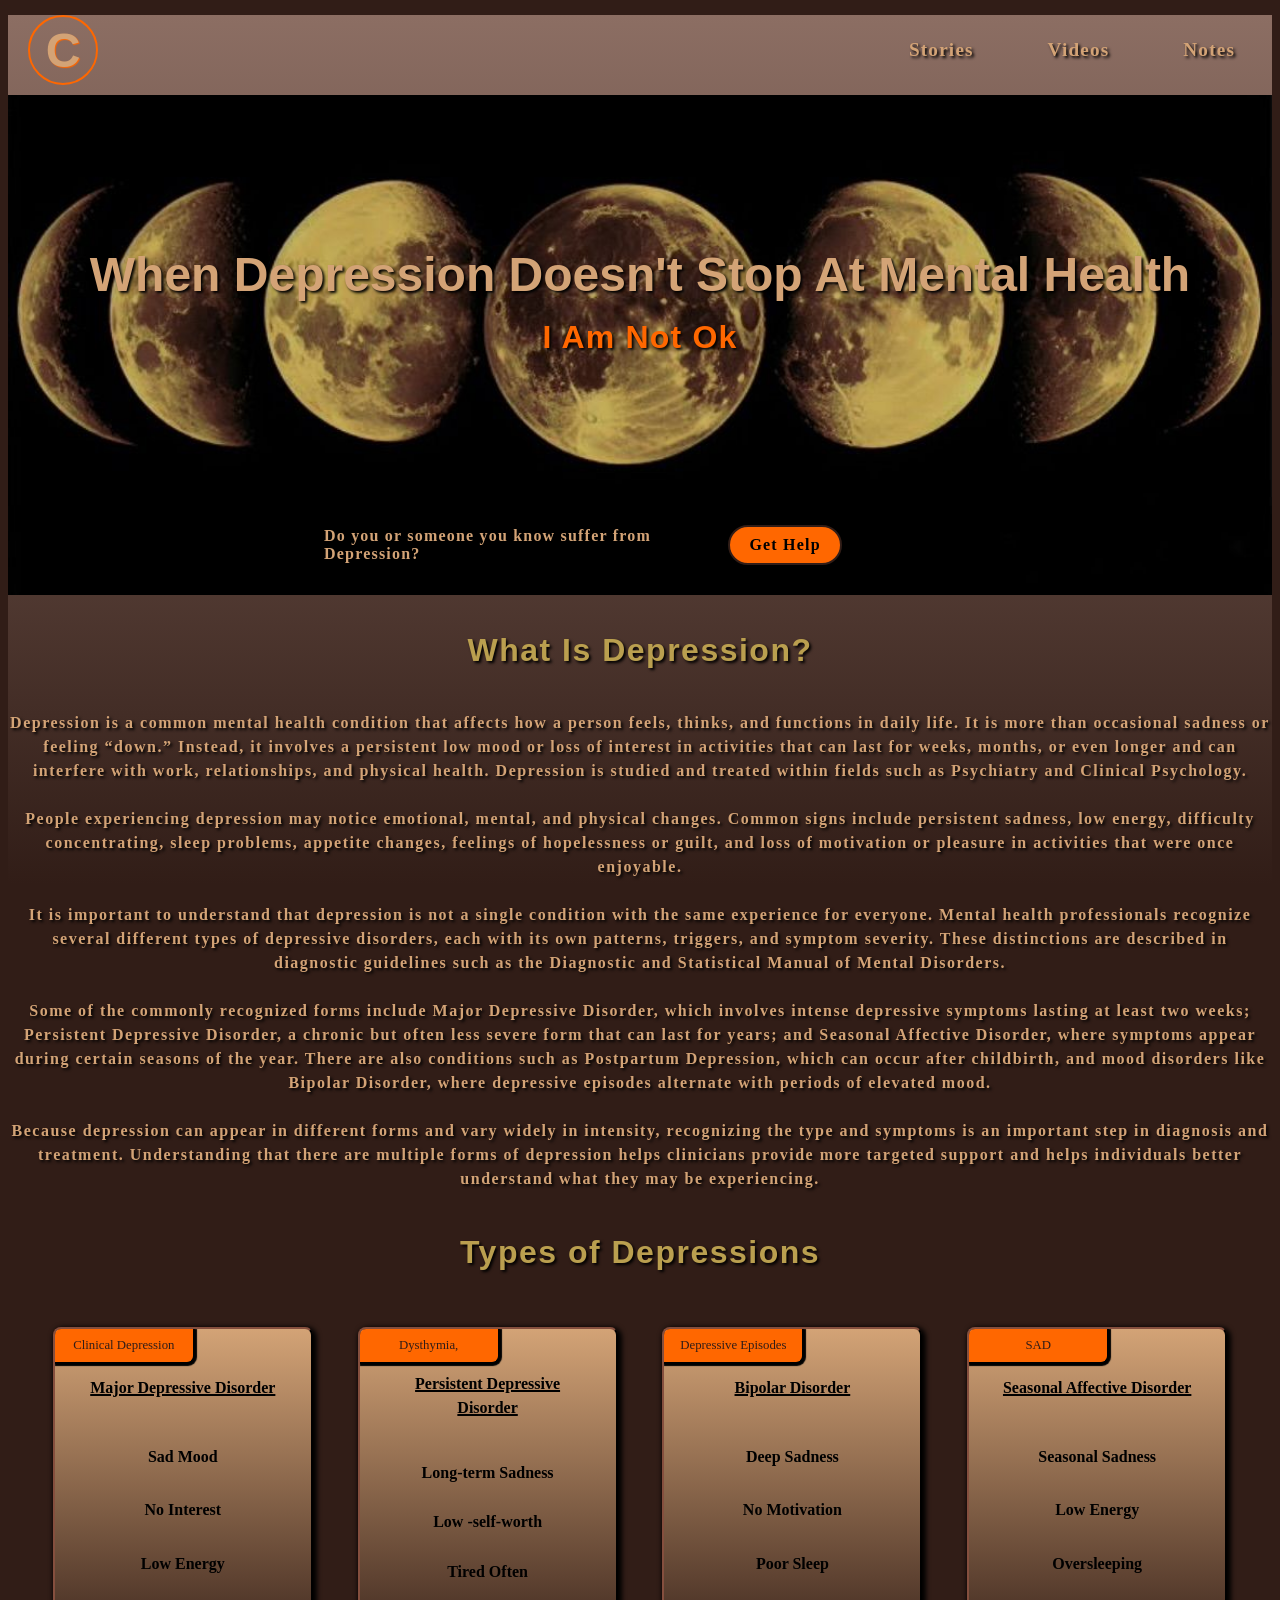
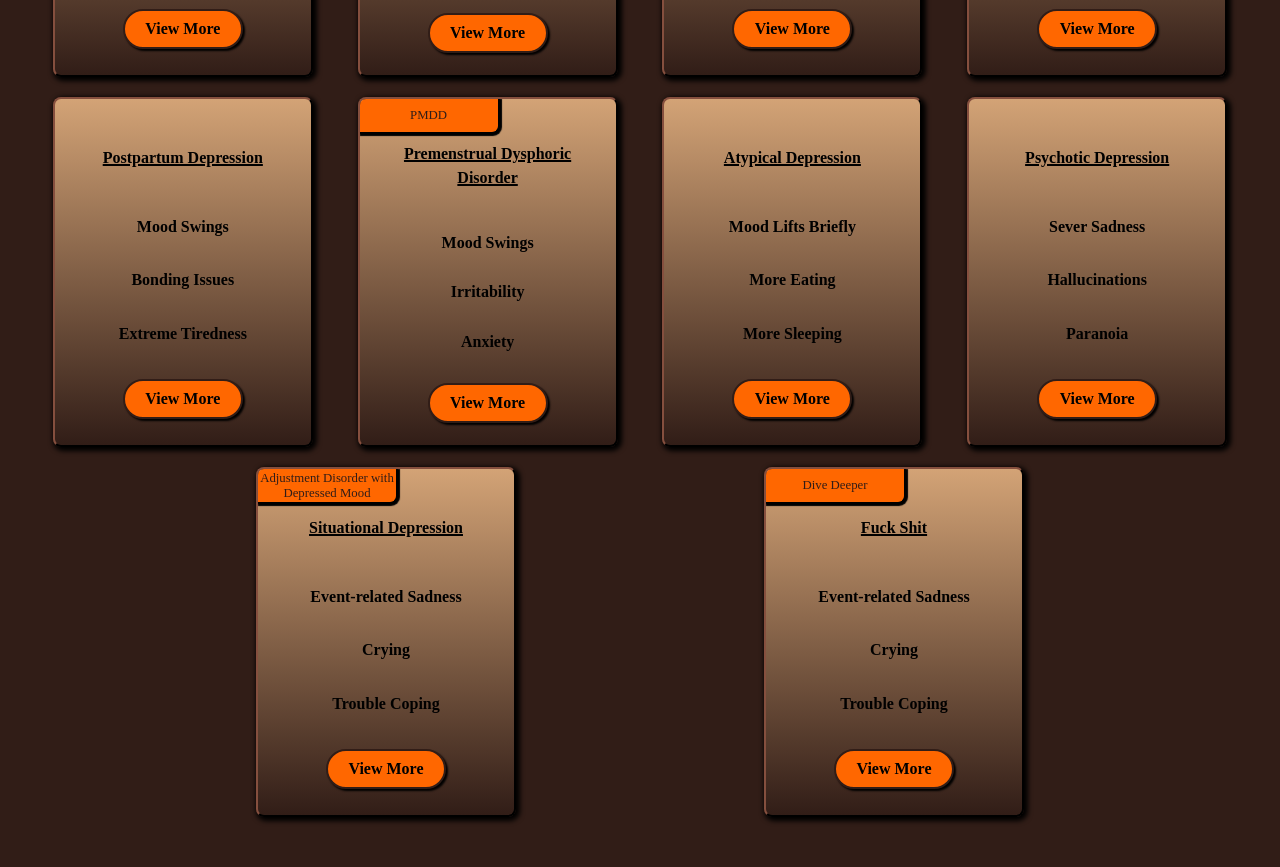
==== index.html @ 0ab6ea5f "update project pallet" ====
<!doctype html>
<html lang="en">
	<head>
		<meta charset="UTF-8" />
		<meta name="viewport" content="width=device-width, initial-scale=1.0" />
		<link href="https://fonts.cdnfonts.com/css/kl1monocase" rel="stylesheet" />
		<link href="https://fonts.cdnfonts.com/css/dynapuff" rel="stylesheet" />

		<link rel="stylesheet" href="./css/defaults.css" />
		<link rel="stylesheet" href="./css/styles.css" />
		<link rel="stylesheet" href="./css/responsive.css" />
		<title>Digital Clock</title>
		<script src="./js.js" defer></script>
	</head>

	<body>
		<header>
			<span class="logo-span">C</span>
			<nav class="main-nav">
				<a href="#">Stories</a>
				<a href="#">Videos</a>
				<a href="#">Notes</a>
			</nav>
		</header>

		<section class="hero-section container">
			<img src="./assets/images/background/moon_phases.jpg" alt="rainy day" />
			<div class="container hero-header-container">
				<h1 class="hero-section-h1">When Depression Doesn't Stop At Mental Health</h1>
				<h2 class="hero-section-h2">I Am Not Ok</h2>
			</div>
			<div class="get-help-container container">
				<p>Do you or someone you know suffer from Depression?</p>
				<a class="cta-btn" href="https://www.nami.org/" target="_blank">Get Help</a>
				<a id="go-deep-btn" class="cta-btn go-deep-button" href="./darkMemory.html" target="_blank"
					>Go Deep</a
				>
			</div>
		</section>
		<section class="depression-info-section container">
			<h2 class="depression-headers">What Is Depression?</h2>
			<p class="depression-overview">
				Depression is a common mental health condition that affects how a person feels, thinks, and
				functions in daily life. It is more than occasional sadness or feeling “down.” Instead, it
				involves a persistent low mood or loss of interest in activities that can last for weeks,
				months, or even longer and can interfere with work, relationships, and physical health.
				Depression is studied and treated within fields such as Psychiatry and Clinical Psychology.
				<br />
				<br />
				People experiencing depression may notice emotional, mental, and physical changes. Common
				signs include persistent sadness, low energy, difficulty concentrating, sleep problems,
				appetite changes, feelings of hopelessness or guilt, and loss of motivation or pleasure in
				activities that were once enjoyable.
				<br />
				<br />
				It is important to understand that depression is not a single condition with the same
				experience for everyone. Mental health professionals recognize several different types of
				depressive disorders, each with its own patterns, triggers, and symptom severity. These
				distinctions are described in diagnostic guidelines such as the Diagnostic and Statistical
				Manual of Mental Disorders.
				<br />
				<br />
				Some of the commonly recognized forms include Major Depressive Disorder, which involves
				intense depressive symptoms lasting at least two weeks; Persistent Depressive Disorder, a
				chronic but often less severe form that can last for years; and Seasonal Affective Disorder,
				where symptoms appear during certain seasons of the year. There are also conditions such as
				Postpartum Depression, which can occur after childbirth, and mood disorders like Bipolar
				Disorder, where depressive episodes alternate with periods of elevated mood.
				<br />
				<br />
				Because depression can appear in different forms and vary widely in intensity, recognizing
				the type and symptoms is an important step in diagnosis and treatment. Understanding that
				there are multiple forms of depression helps clinicians provide more targeted support and
				helps individuals better understand what they may be experiencing.
			</p>

			<h2 class="depression-headers">Types of Depressions</h2>

			<div id="depression-cards-container" class="container depression-cards-container">
				<!-- <div class="container depression-card">
					<span class="subTittle-span container">Adjustment Disorder with Depressed Mood</span>
					<h4 class="depression-type-name container">Example Card (HTML- Needs Removed)</h4>
					<li class="type-sign">Sign1</li>
					<li class="type-sign">Sign1</li>
					<li class="type-sign">Sign1</li>
					<div class="depression-card-btn-container container">
						<div class="statement-container container">
							<p class="statementone">
								Symptoms typically last 2 week and affect daily functioning.
							</p>
							<p class="statementtwo">
								Symptoms are usually less sever than major depression but longer lasting
							</p>
						</div>
						<a class="cta-btn depression-type-details-btn container" href="#">View More</a>
					</div>
				</div> -->
			</div>
		</section>
	</body>
</html>
---- css/defaults.css ----
:root {
	/* Outlines */
	--black: #000000;
	--white: #ffffff;
	--ol: 1px solid white;
	--olB: 1px solid blue;
	--olY: 1px solid yellow;
	--olR: 1px solid red;
	--olO: 1px solid orange;
	--olG: 1px solid green;

	/* Colors */
	--project-color-main: #8c6e63;
	--project-color-light: #d3a376;
	--project-color-dark: #311d17;
	--accent: #ba9f4f;
	--accent-bright: #ff6700;
	--font-color: #d3a376;

	/* Fonts */
	--logo-font: 'KL1MonoCase', sans-serif;
	--project-font: 'DynaPuff', sans-serif;

	/* Shadows */
	--text-shadow: 2px 2px 3px var(--black);
}

* {
	box-sizing: border-box;
}

html,
body {
	display: flex;
	height: 100%;
	width: 100%;
	padding: 15px 8px;
	background: var(--project-color-dark);
}
html {
	justify-content: center;
}

body {
	padding: 0;
	margin: 0;
	width: 100%;
	height: 100%;
	max-width: 1480px;
	background: linear-gradient(var(--project-color-main), var(--project-color-dark));
	flex-direction: column;
	position: relative;
}

a,
li {
	text-decoration: none;
	list-style: none;
	cursor: pointer;
}

.container {
	display: flex;
	justify-content: center;
	align-items: center;
}

.cta-btn {
	width: 120px;
	height: 40px;
	border-radius: 20px;
	padding: 5px;
	font-size: 16px;
	background: var(--accent-bright);
	color: var(--black);
	font-weight: 600;
	place-content: center;
	display: flex;
	justify-content: center;
	align-items: center;
	text-align: center;
	border: 2px solid var(--project-color-dark);
	box-shadow: 2px 2px 2px var(--black);
}
---- css/styles.css ----
header {
	width: 100%;
	height: 80px;
	display: flex;
	justify-content: space-between;
	align-items: center;
}

.logo-span {
	height: 70px;
	width: 70px;
	place-content: center;
	text-align: center;
	font-size: 3rem;
	color: var(--font-color);
	text-shadow: 1px 1px 1px var(--accent-bright);
	font-weight: 600;
	margin-left: 20px;
	border-radius: 50%;
	border: 2px solid var(--accent-bright);
	font-family: var(--logo-font);
}

.main-nav {
	width: 400px;
	height: 60px;
	display: flex;
	justify-content: space-around;
	align-items: center;
}

.main-nav a {
	color: var(--font-color);
	font-size: 1.2rem;
	font-weight: 600;
	text-shadow: var(--text-shadow);
	letter-spacing: 1.2px;
}

.main-nav a:hover,
.cta-btn:hover {
	transform: scale(1.1);
	color: var(--accent-bright);
	transition: all ease-in 0.2s;
}
.cta-btn:hover {
	color: var(--project-color-dark);
	cursor: pointer;
	transform: scale(1.1);
}

/* ++Hero Section */
.hero-section,
.dark-memory-hero-section {
	width: 100%;
	height: auto;
	margin: 10px 0;
	position: relative;
	flex-direction: column;
}

.hero-section img {
	position: absolute;
	height: 100%;
	width: 100%;
	object-fit: cover;
}

.hero-header-container {
	height: 400px;
	width: 100%;
	z-index: 2;
	flex-direction: column;
}

.hero-section-h1 {
	color: var(--font-color);
	font-family: var(--project-font);
	font-size: 3rem;
	text-align: center;
	text-shadow: var(--text-shadow);
	margin-bottom: -10px;
	z-index: 2;
}

.hero-section-h2 {
	color: var(--accent-bright);
	font-size: 2rem;
	text-shadow: var(--text-shadow);
	letter-spacing: 1.2px;
	font-weight: 600;
	font-family: var(--project-font);
	z-index: 2;
}

.get-help-container {
	height: 100px;
	width: 50%;
	z-index: 2;
	color: var(--font-color);
	justify-content: space-evenly;
	font-weight: 600;
	letter-spacing: 1.2px;
}

.go-deep-button {
	visibility: hidden;
}

.get-help-container:hover .go-deep-button {
	visibility: visible;
	transition: all ease 0.5s;
}

/* ++Depression Info Section 	*/
.depression-info-section {
	width: 100%;
	height: auto;
	flex-wrap: wrap;
	flex-direction: column;
	position: relative;
}

.depression-headers {
	font-size: 2rem;
	font-family: var(--project-font);
	color: var(--accent);
	text-shadow: var(--text-shadow);
	letter-spacing: 1.5px;
}

.depression-overview {
	color: var(--font-color);
	font-size: 1rem;
	font-weight: 600;
	line-height: 1.5;
	letter-spacing: 1.5px;
	text-align: center;
	text-shadow: var(--text-shadow);
}

.depression-cards-container {
	width: 100%;
	height: auto;
	justify-content: space-evenly;
	margin-bottom: 50px;
	flex-wrap: wrap;
	row-gap: 20px;
	margin-top: 30px;
}

.depression-card {
	width: 260px;
	height: 350px;
	border-radius: 8px;
	border: 2px outset var(--project-color-dark);
	flex-direction: column;
	background: linear-gradient(var(--project-color-light), var(--project-color-dark));
	text-align: center;
	justify-content: space-evenly;
	position: relative;
	overflow: hidden;
	box-shadow: 2px 2px 5px 2px var(--black);
}

.subTittle-span {
	width: 140px;
	position: absolute;
	left: 0;
	top: 0;
	height: 35px;
	border-bottom-right-radius: 8px;
	border-bottom: 2px outset var(--black);
	border-right: 2px outset var(--black);
	background: var(--accent-bright);
	color: var(--project-color-dark);
	font-size: 0.8rem;
	font-weight: 400;
	box-shadow: 1px 1px 1px 1px var(--black);
}

.depression-type-name {
	color: var(--font-color-dark);
	font-size: 1rem;
	font-weight: 800;
	width: 80%;
	line-height: 1.5;
	text-decoration: 2px underline;
}

.type-sign {
	color: var(--font-color-dark);
	font-size: 1rem;
	width: 100%;
	margin-bottom: 10px;
	cursor: none;
	font-weight: bold;
}

.depression-card-btn-container {
	width: fit-content;
	height: fit-content;
}

.statement-container {
	position: absolute;
	background: var(--project-color-dark);
	/* background: linear-gradient(var(--project-color-dark), var(--project-color-light)); */
	z-index: 2;
	width: 99%;
	height: 70%;
	top: 35px;
	flex-direction: column;
	transition: all ease 0.1s;
	color: var(--font-color);
	visibility: hidden;
}

.depression-card-btn-container:hover .statement-container {
	visibility: visible;
}

/* ++Toggle Flex (JS-use) */

.flex-active {
	display: flex;
}

.flex-inactive {
	display: none;
}
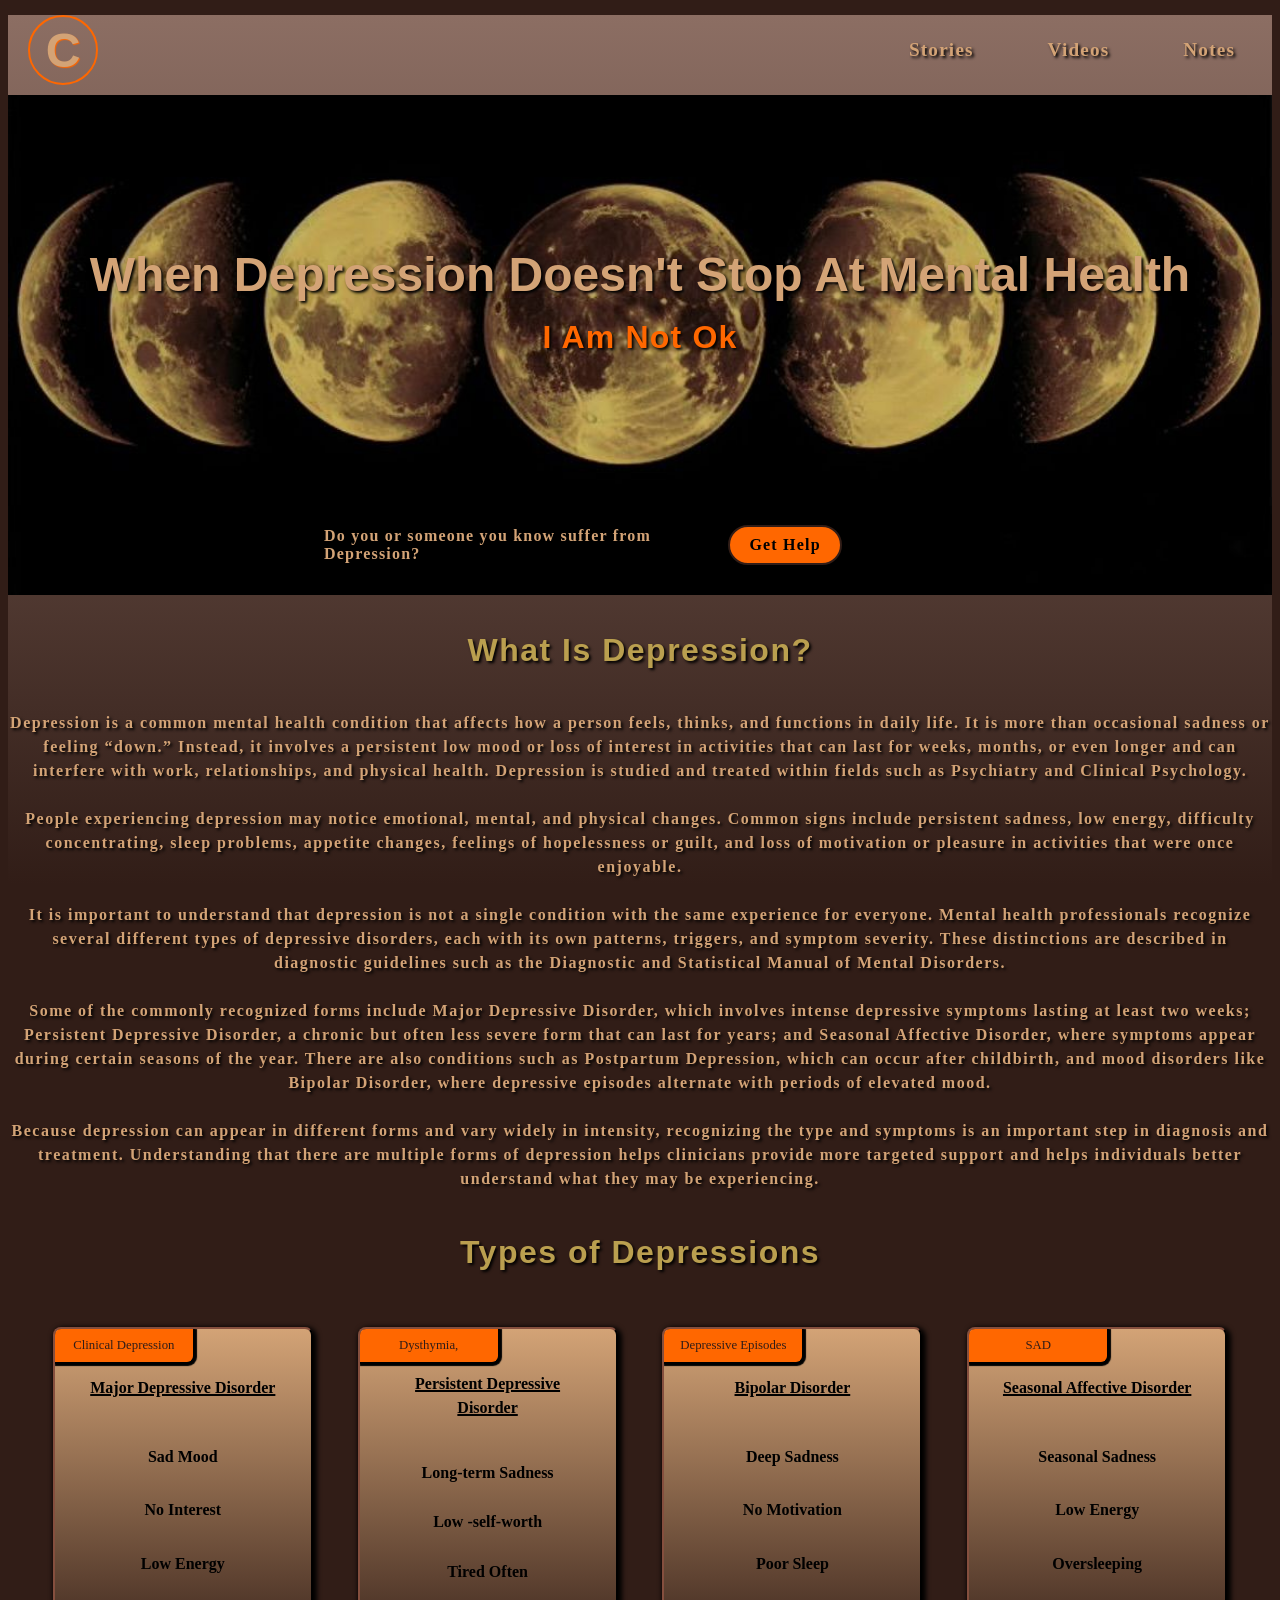
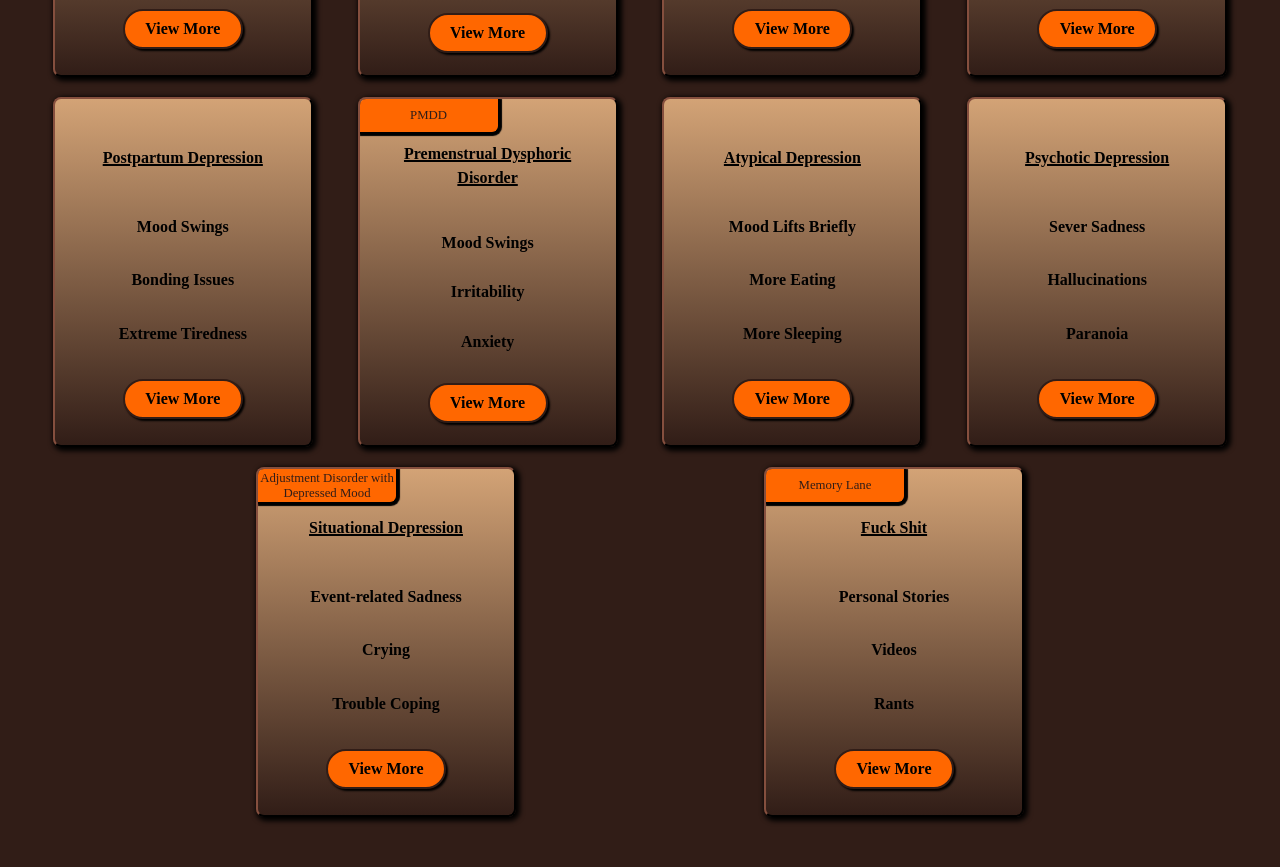
==== commit d49c94cf: "foo" ====
--- a/index.html
+++ b/index.html
@@ -17,9 +17,9 @@
 		<header>
 			<span class="logo-span">C</span>
 			<nav class="main-nav">
-				<a href="#">Stories</a>
-				<a href="#">Videos</a>
-				<a href="#">Notes</a>
+				<a href="#depression-cards-container">Stories</a>
+				<a href="#depression-cards-container">Videos</a>
+				<a href="#depression-cards-container">Notes</a>
 			</nav>
 		</header>
 
@@ -32,9 +32,7 @@
 			<div class="get-help-container container">
 				<p>Do you or someone you know suffer from Depression?</p>
 				<a class="cta-btn" href="https://www.nami.org/" target="_blank">Get Help</a>
-				<a id="go-deep-btn" class="cta-btn go-deep-button" href="./darkMemory.html" target="_blank"
-					>Go Deep</a
-				>
+				<a id="go-deep-btn" class="cta-btn go-deep-button" href="#" target="_blank">Go Deep</a>
 			</div>
 		</section>
 		<section class="depression-info-section container">
--- a/css/responsive.css
+++ b/css/responsive.css
@@ -0,0 +1,18 @@
+/* !!820(iPad) */
+
+@media (min-width: 469px) and (max-width: 820px) {
+	.get-help-container {
+		outline: var(--ol);
+		width: 90%;
+	}
+}
+
+/* ++467 */
+@media (max-width: 468px) {
+	.get-help-container {
+		outline: var(--ol);
+		flex-wrap: wrap;
+		height: auto;
+		text-align: center;
+	}
+}
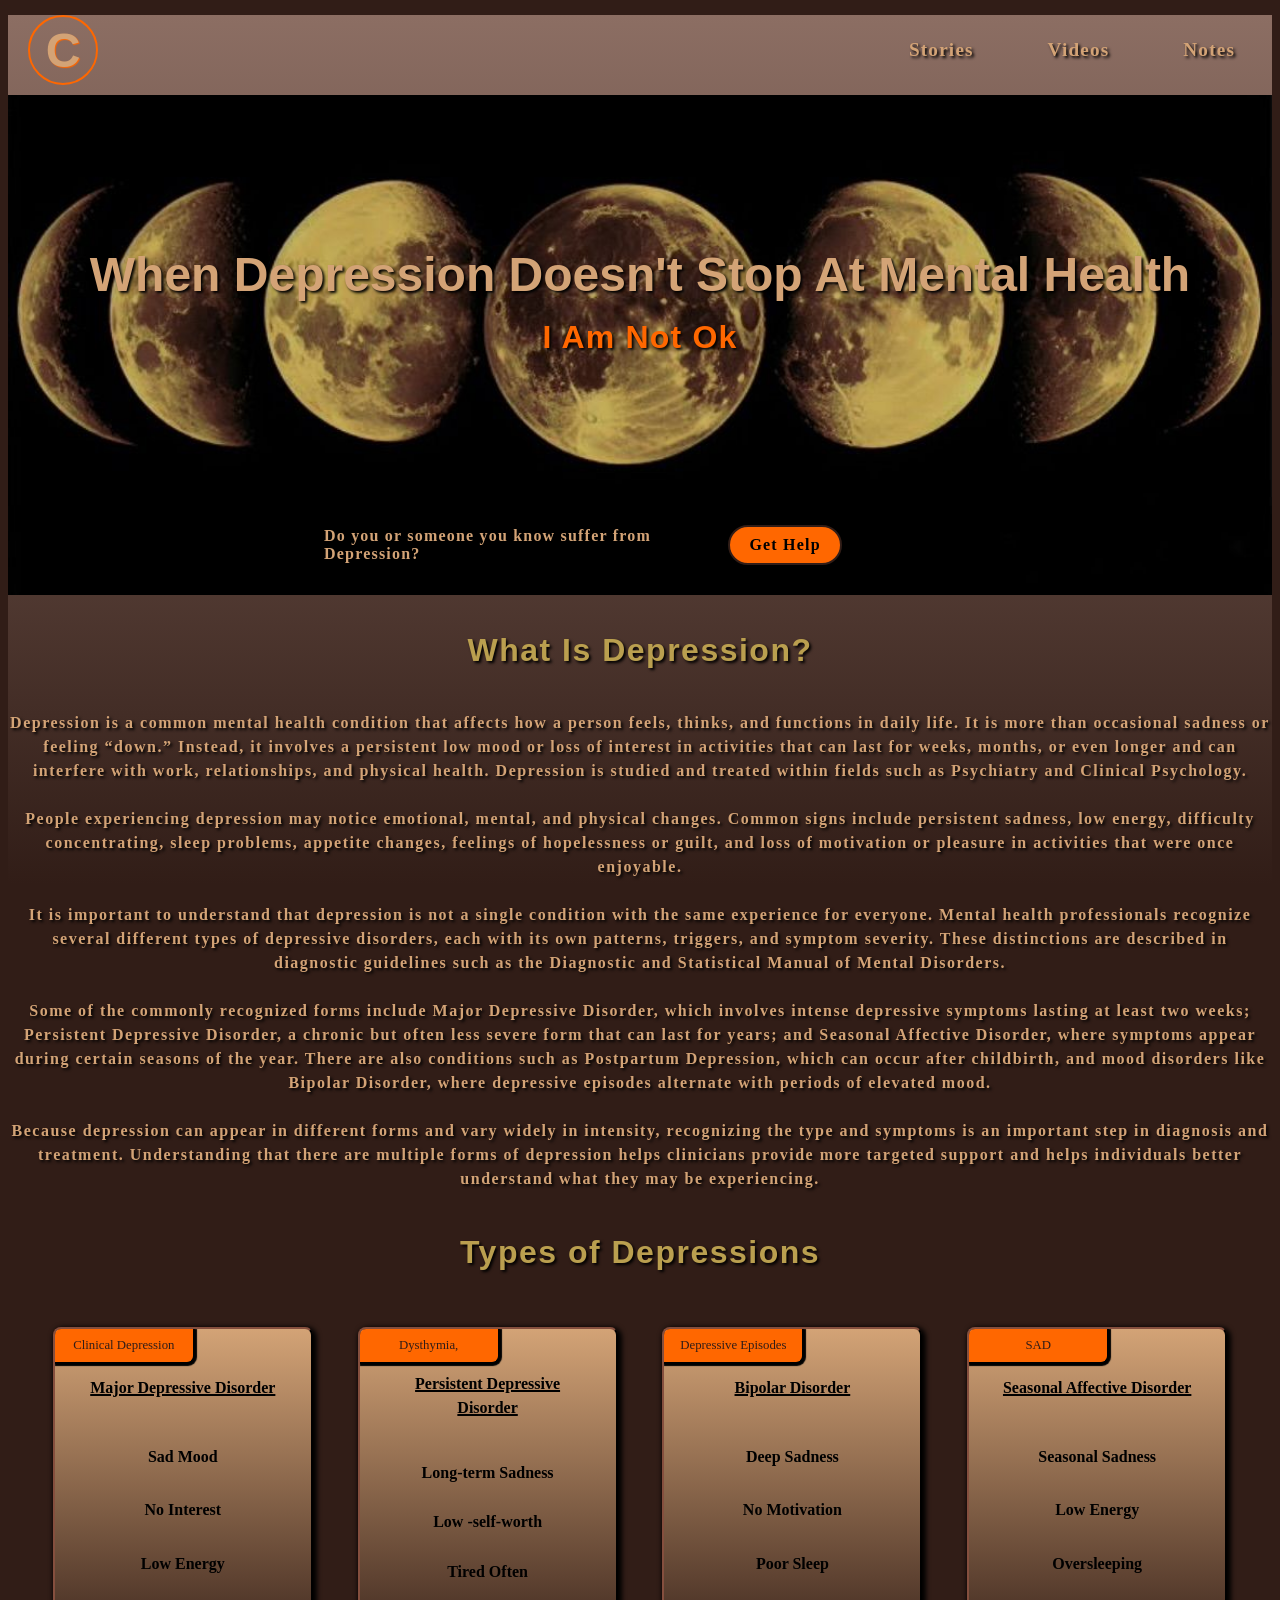
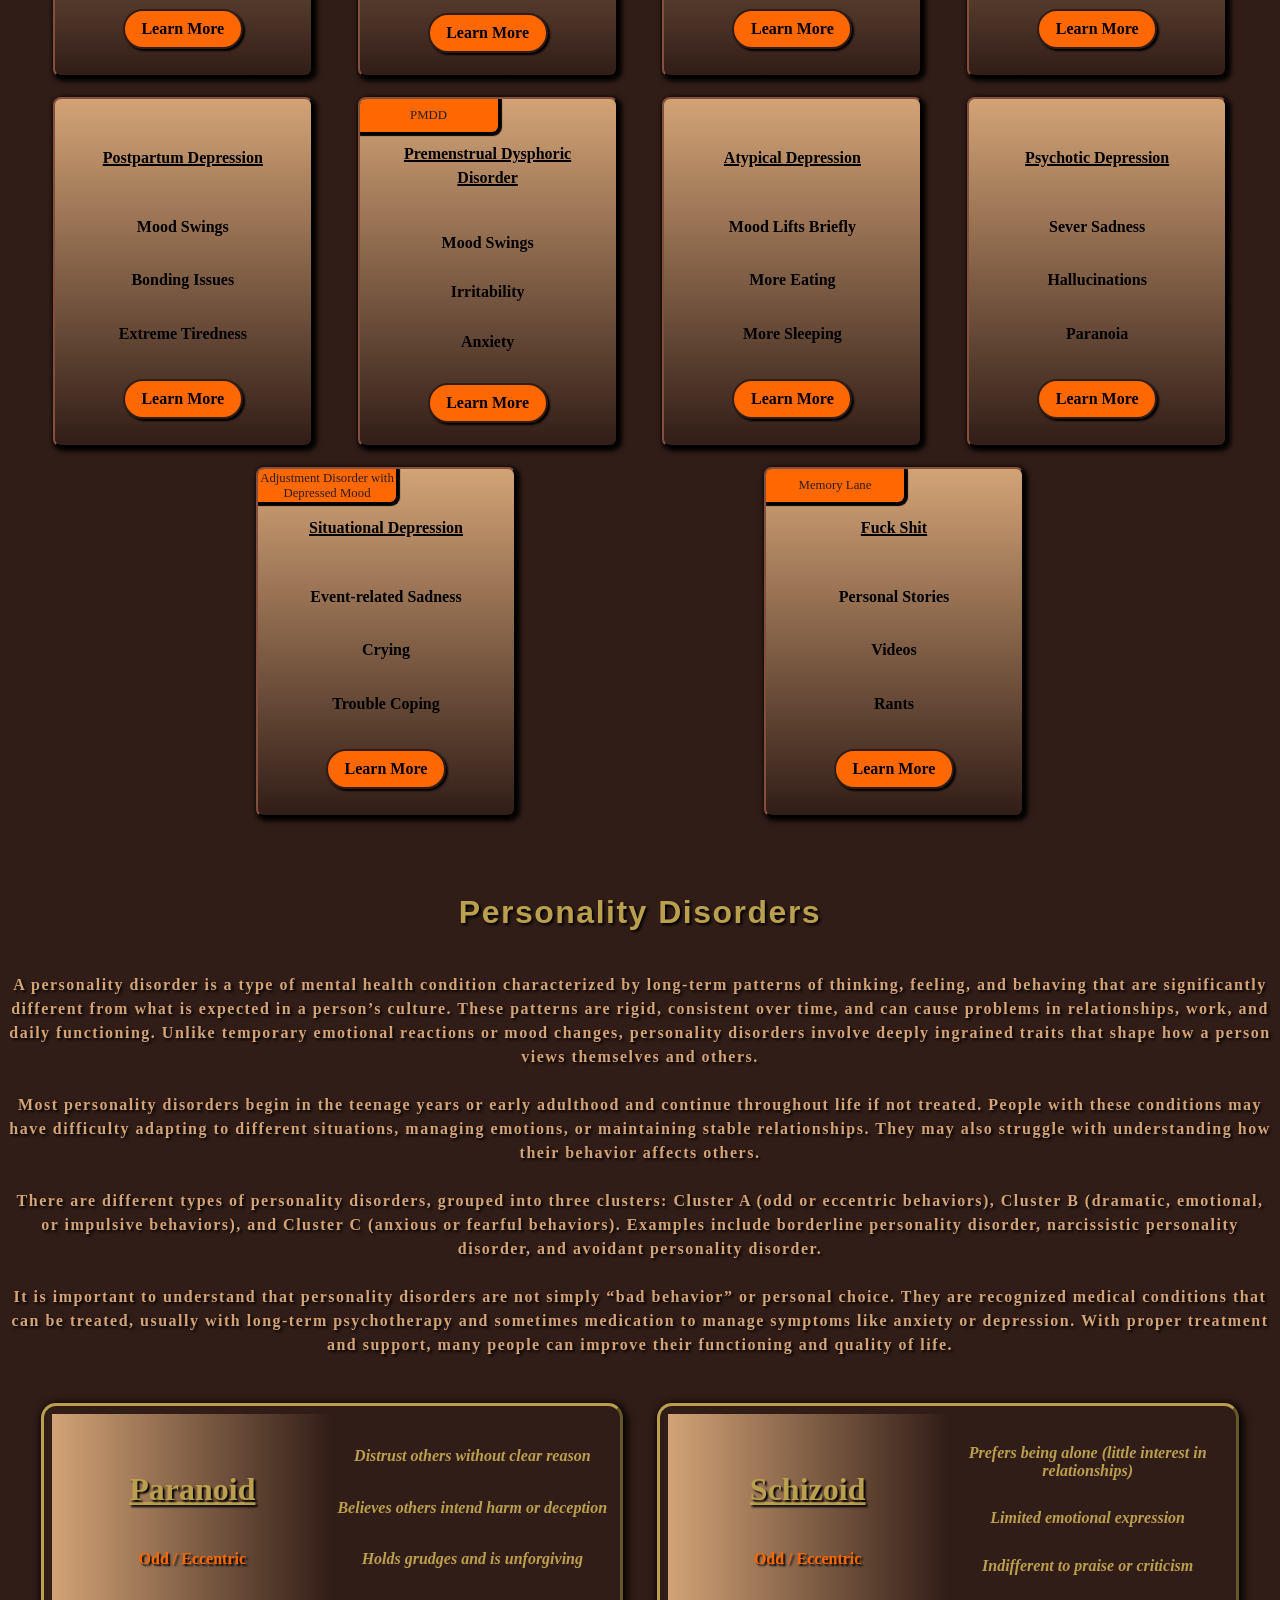
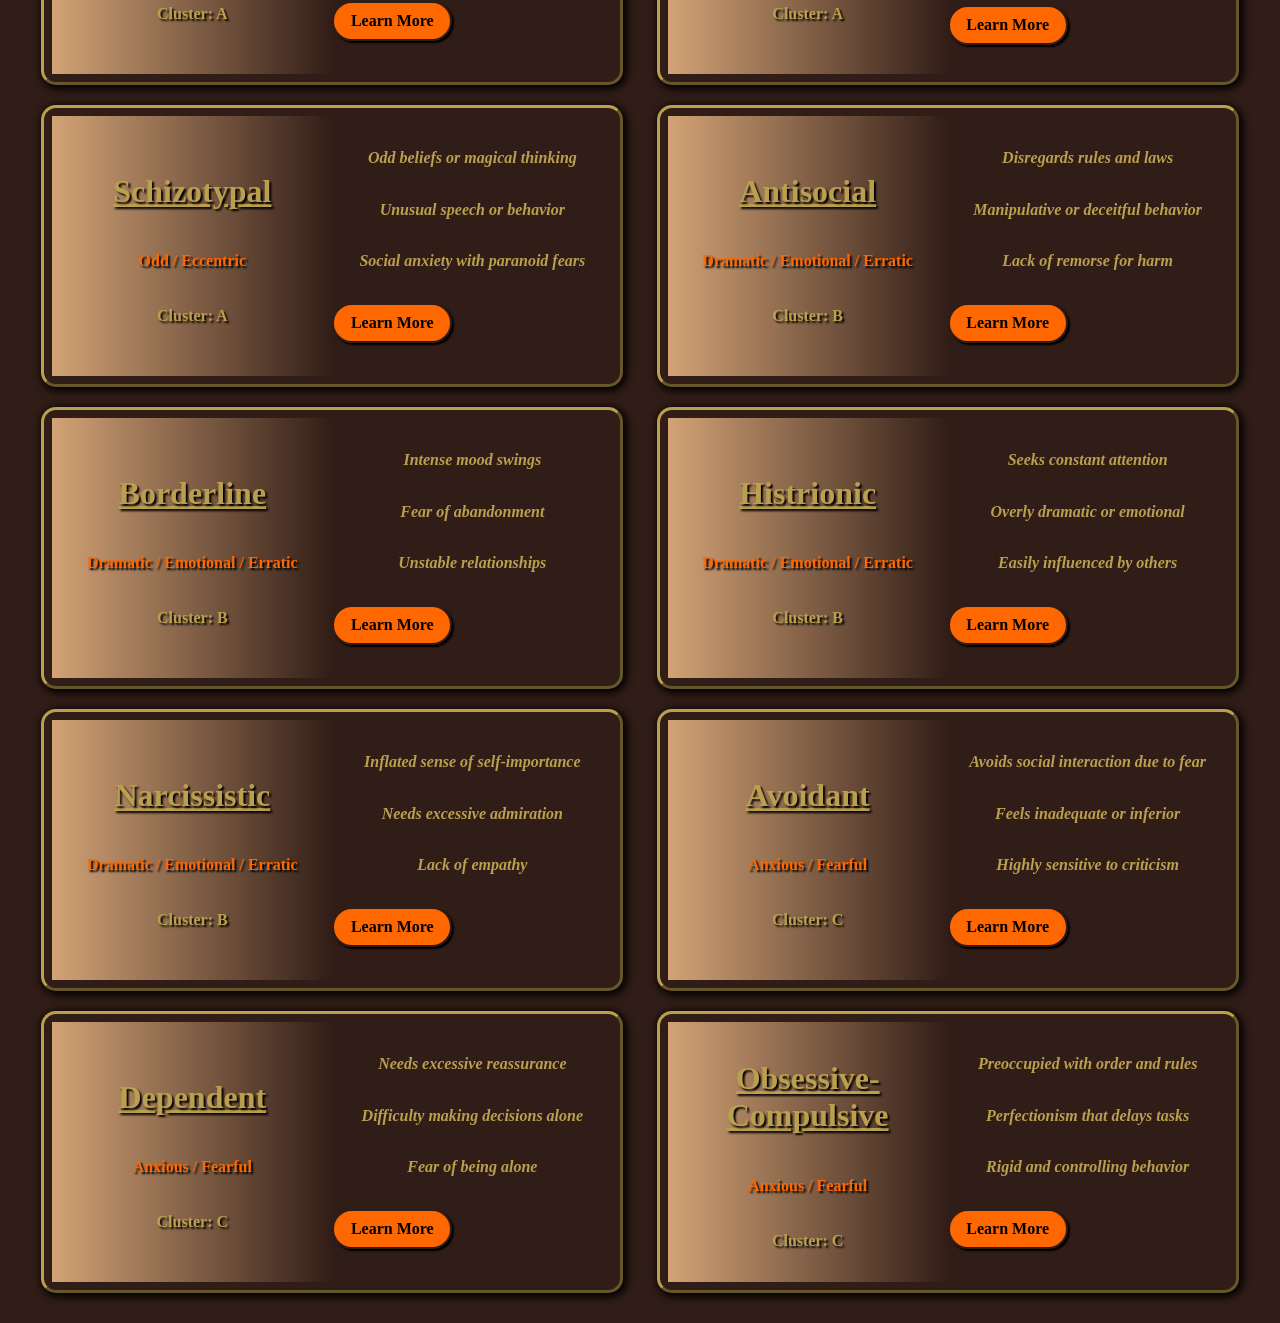
==== commit 2fb6e5a7: "add personality disorder section" ====
--- a/index.html
+++ b/index.html
@@ -74,26 +74,42 @@
 
 			<h2 class="depression-headers">Types of Depressions</h2>
 
-			<div id="depression-cards-container" class="container depression-cards-container">
-				<!-- <div class="container depression-card">
-					<span class="subTittle-span container">Adjustment Disorder with Depressed Mood</span>
-					<h4 class="depression-type-name container">Example Card (HTML- Needs Removed)</h4>
-					<li class="type-sign">Sign1</li>
-					<li class="type-sign">Sign1</li>
-					<li class="type-sign">Sign1</li>
-					<div class="depression-card-btn-container container">
-						<div class="statement-container container">
-							<p class="statementone">
-								Symptoms typically last 2 week and affect daily functioning.
-							</p>
-							<p class="statementtwo">
-								Symptoms are usually less sever than major depression but longer lasting
-							</p>
-						</div>
-						<a class="cta-btn depression-type-details-btn container" href="#">View More</a>
-					</div>
-				</div> -->
-			</div>
+			<div id="depression-cards-container" class="container depression-cards-container"></div>
+		</section>
+
+		<section class="personality-disorder-info-section container">
+			<h2 class="depression-headers">Personality Disorders</h2>
+			<p class="depression-overview">
+				A personality disorder is a type of mental health condition characterized by long-term
+				patterns of thinking, feeling, and behaving that are significantly different from what is
+				expected in a person’s culture. These patterns are rigid, consistent over time, and can
+				cause problems in relationships, work, and daily functioning. Unlike temporary emotional
+				reactions or mood changes, personality disorders involve deeply ingrained traits that shape
+				how a person views themselves and others.
+				<br />
+				<br />
+				Most personality disorders begin in the teenage years or early adulthood and continue
+				throughout life if not treated. People with these conditions may have difficulty adapting to
+				different situations, managing emotions, or maintaining stable relationships. They may also
+				struggle with understanding how their behavior affects others.
+				<br />
+				<br />
+				There are different types of personality disorders, grouped into three clusters: Cluster A
+				(odd or eccentric behaviors), Cluster B (dramatic, emotional, or impulsive behaviors), and
+				Cluster C (anxious or fearful behaviors). Examples include borderline personality disorder,
+				narcissistic personality disorder, and avoidant personality disorder.
+				<br />
+				<br />
+				It is important to understand that personality disorders are not simply “bad behavior” or
+				personal choice. They are recognized medical conditions that can be treated, usually with
+				long-term psychotherapy and sometimes medication to manage symptoms like anxiety or
+				depression. With proper treatment and support, many people can improve their functioning and
+				quality of life.
+			</p>
+
+			<div
+				id="personality-disorder-card-wrapper"
+				class="personality-disorder-card-wrapper container"></div>
 		</section>
 	</body>
 </html>
--- a/css/styles.css
+++ b/css/styles.css
@@ -220,6 +220,74 @@
 	visibility: visible;
 }
 
+/* **Personality Disorder */
+
+.personality-disorder-info-section {
+	flex-direction: column;
+}
+
+.personality-disorder-card-wrapper {
+	margin: 30px;
+	height: auto;
+	justify-content: space-evenly;
+	row-gap: 20px;
+	width: 100%;
+	flex-wrap: wrap;
+}
+
+.personality-card {
+	width: 560zpx;
+	height: auto;
+	flex-wrap: wrap;
+	border: 3px outset var(--accent);
+	box-shadow: 2px 2px 8px 2px var(--black);
+	border-radius: 15px;
+	padding: 8px;
+}
+
+.personality-card > div {
+	height: 260px;
+	width: 280px;
+	flex-direction: column;
+}
+
+.personality-info-container {
+	text-shadow: 2px 2px 2px var(--black);
+	background: linear-gradient(90deg, var(--project-color-light), var(--project-color-dark));
+}
+.personality-name {
+	font-size: 2rem;
+	text-decoration: underline;
+	color: var(--accent);
+	text-align: center;
+}
+
+.cluster-group {
+	color: var(--accent-bright);
+	font-size: 1rem;
+}
+
+.cluster-group-letter {
+	color: var(--accent);
+}
+
+.personality-signs-container {
+	justify-content: space-evenly;
+}
+
+.personality-signs-container > li {
+	font-weight: 600;
+	font-style: italic;
+	color: var(--accent);
+	text-align: center;
+}
+.personality-learn-more-btn-container {
+	height: 40px;
+	width: 100%;
+	place-items: center;
+	place-content: center;
+}
+
 /* ++Toggle Flex (JS-use) */
 
 .flex-active {
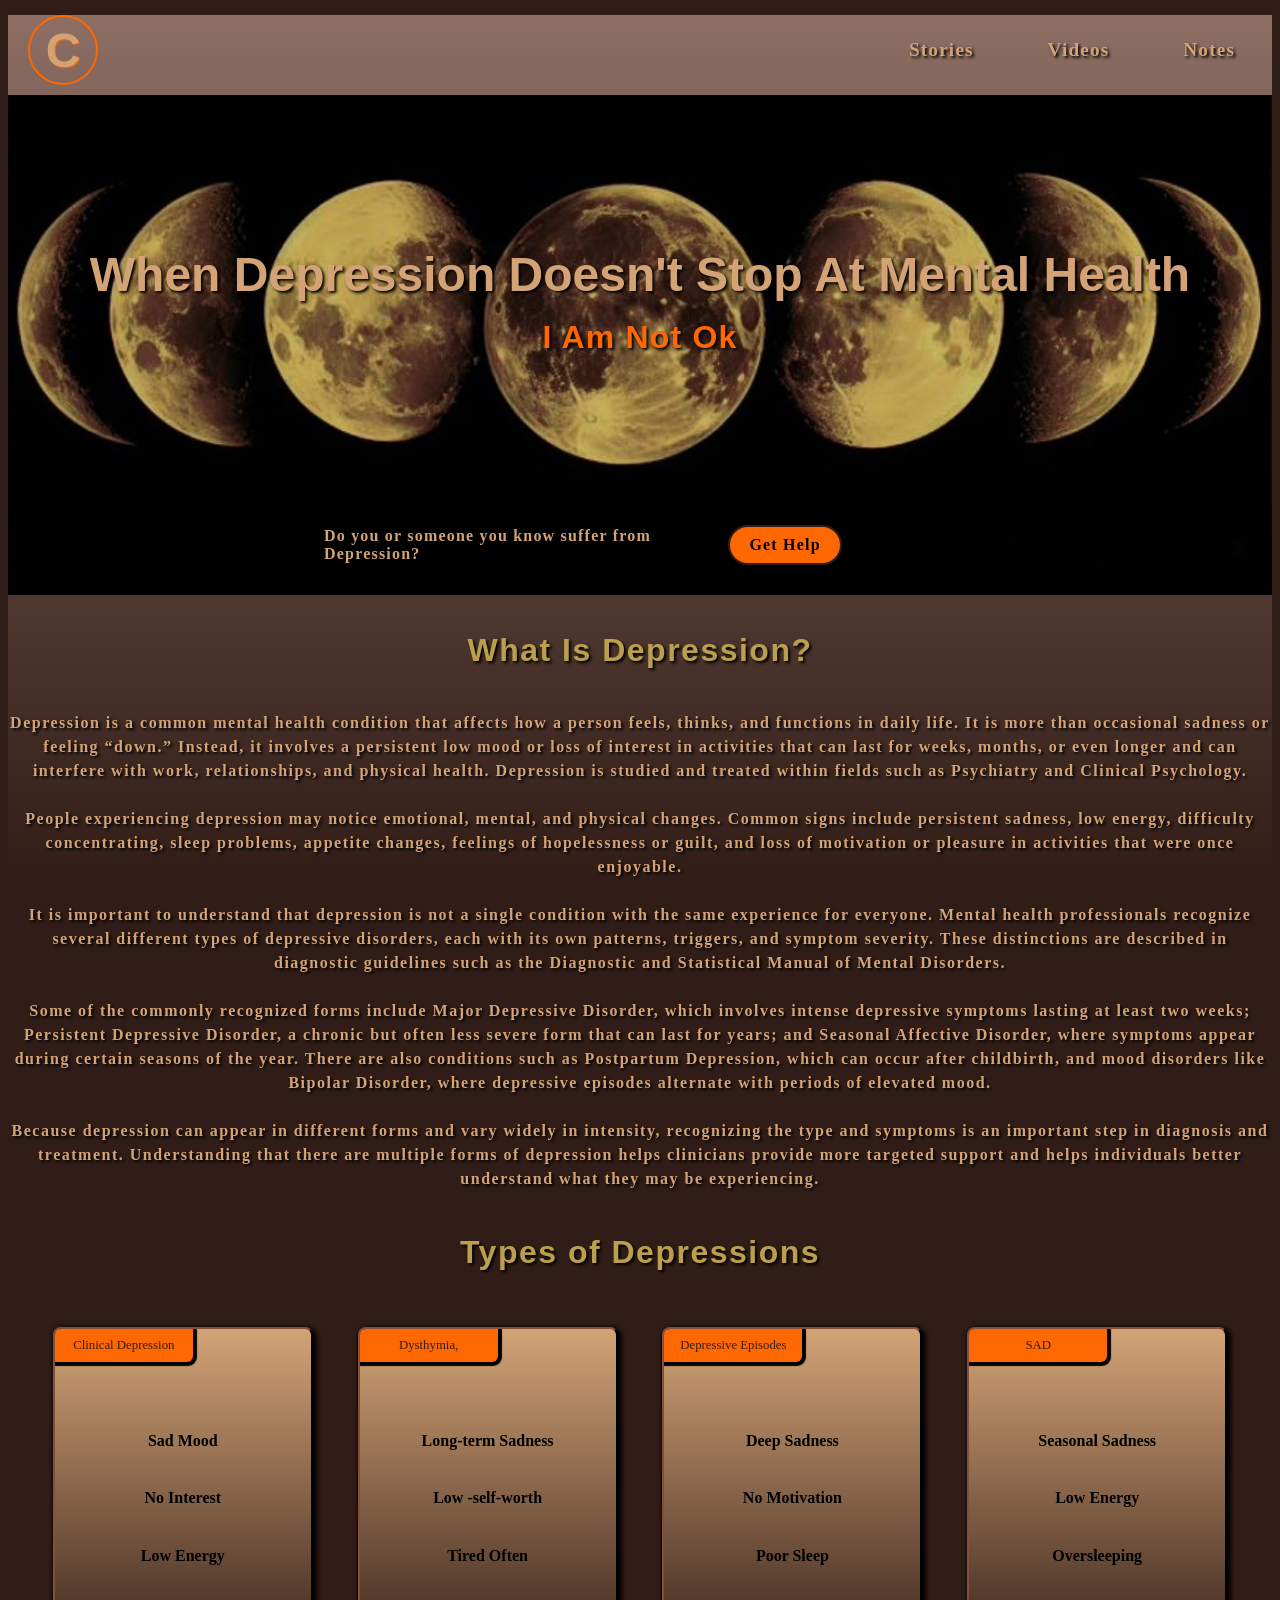
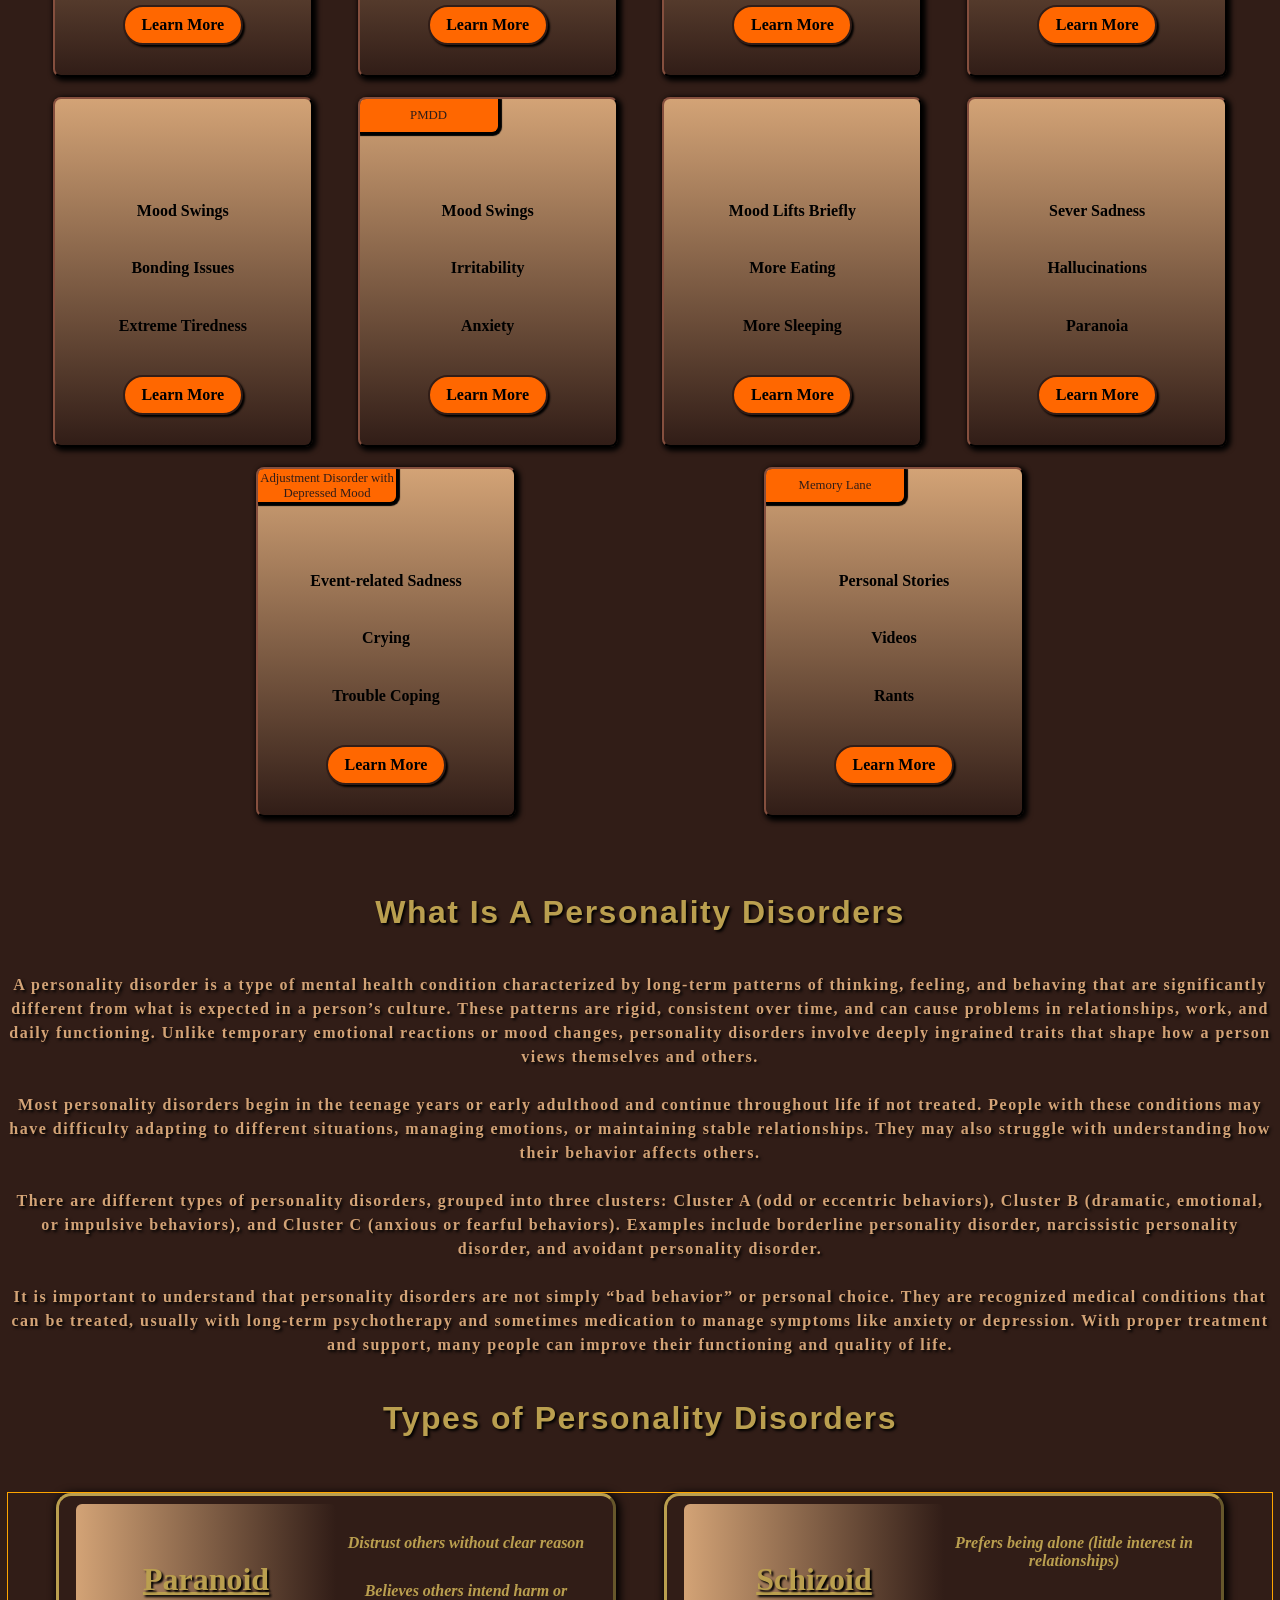
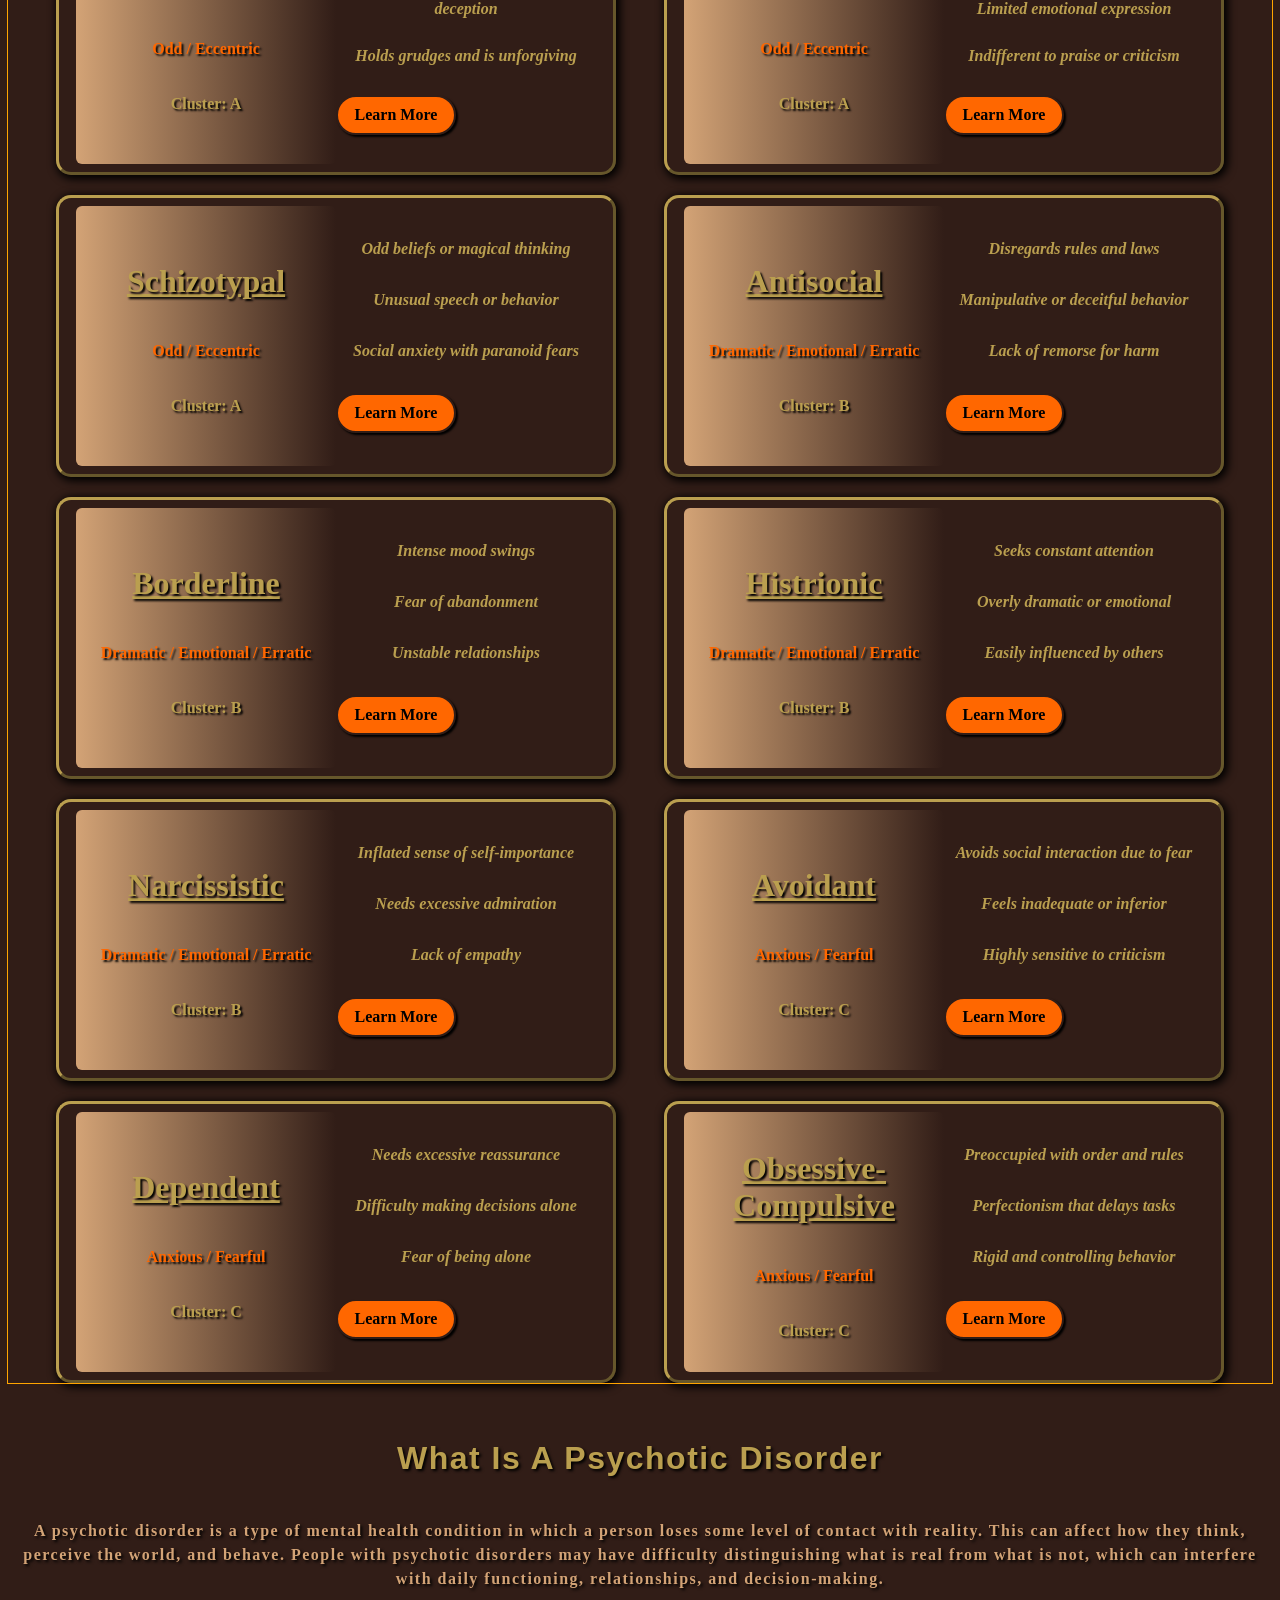
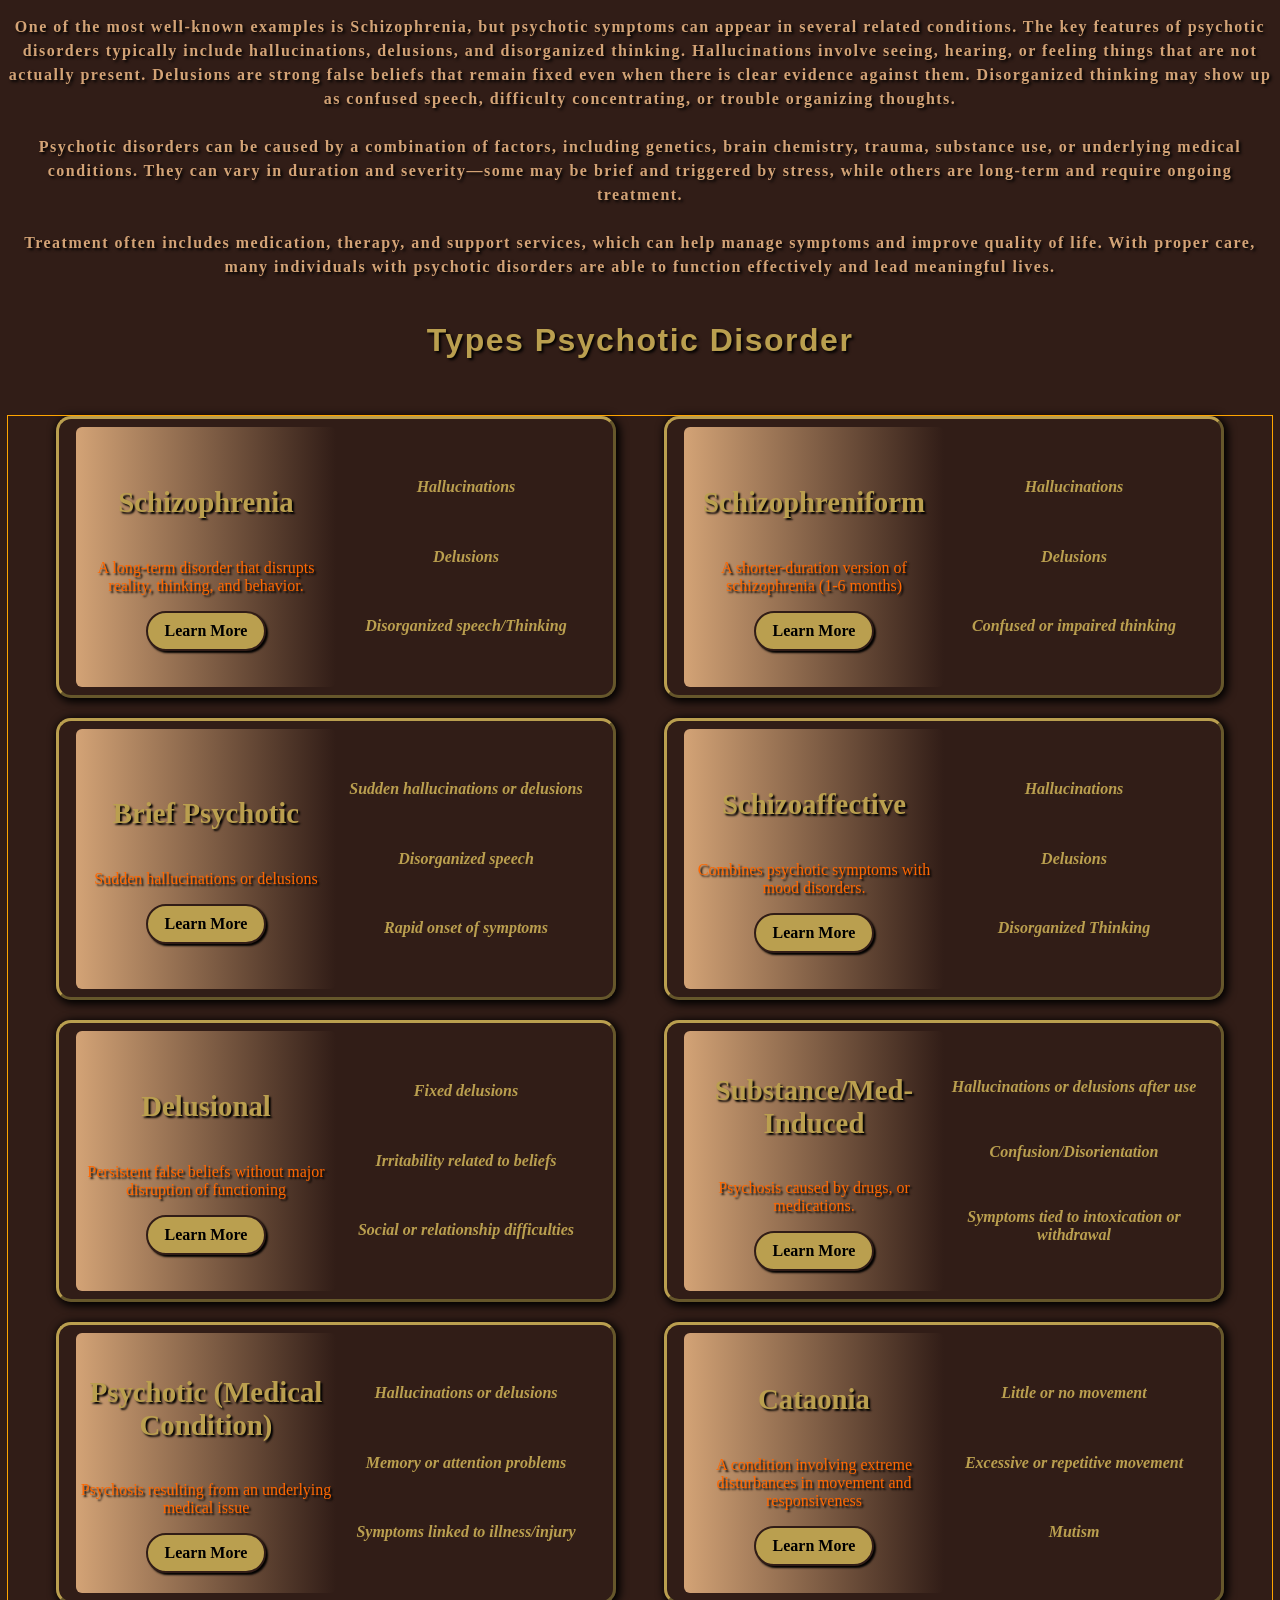
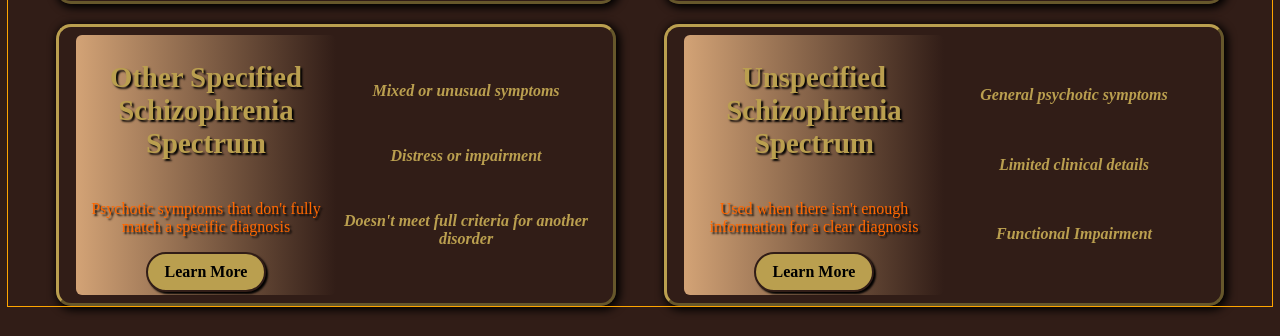
==== commit 436c977c: "add psychotic card section" ====
--- a/index.html
+++ b/index.html
@@ -78,7 +78,7 @@
 		</section>
 
 		<section class="personality-disorder-info-section container">
-			<h2 class="depression-headers">Personality Disorders</h2>
+			<h2 class="depression-headers">What Is A Personality Disorders</h2>
 			<p class="depression-overview">
 				A personality disorder is a type of mental health condition characterized by long-term
 				patterns of thinking, feeling, and behaving that are significantly different from what is
@@ -106,10 +106,58 @@
 				depression. With proper treatment and support, many people can improve their functioning and
 				quality of life.
 			</p>
+			<h2 class="depression-headers">Types of Personality Disorders</h2>
 
 			<div
 				id="personality-disorder-card-wrapper"
 				class="personality-disorder-card-wrapper container"></div>
 		</section>
+
+		<section class="psychotic-disorder-section container">
+			<h2 class="depression-headers">What Is A Psychotic Disorder</h2>
+			<p class="depression-overview">
+				A psychotic disorder is a type of mental health condition in which a person loses some level
+				of contact with reality. This can affect how they think, perceive the world, and behave.
+				People with psychotic disorders may have difficulty distinguishing what is real from what is
+				not, which can interfere with daily functioning, relationships, and decision-making.
+				<br /><br />
+
+				One of the most well-known examples is Schizophrenia, but psychotic symptoms can appear in
+				several related conditions. The key features of psychotic disorders typically include
+				hallucinations, delusions, and disorganized thinking. Hallucinations involve seeing,
+				hearing, or feeling things that are not actually present. Delusions are strong false beliefs
+				that remain fixed even when there is clear evidence against them. Disorganized thinking may
+				show up as confused speech, difficulty concentrating, or trouble organizing thoughts.
+
+				<br /><br />
+
+				Psychotic disorders can be caused by a combination of factors, including genetics, brain
+				chemistry, trauma, substance use, or underlying medical conditions. They can vary in
+				duration and severity—some may be brief and triggered by stress, while others are long-term
+				and require ongoing treatment.
+
+				<br /><br />
+				Treatment often includes medication, therapy, and support services, which can help manage
+				symptoms and improve quality of life. With proper care, many individuals with psychotic
+				disorders are able to function effectively and lead meaningful lives.
+			</p>
+
+			<h2 class="depression-headers">Types Psychotic Disorder</h2>
+
+			<div id="psychotic-disorder-card-wrapper" class="psychotic-disorder-card-wrapper container">
+				<!-- <div class="psychotic-card container">
+					<div class="psychotic-info-container container">
+						<h2 class="psychotic-name"></h2>
+						<p class="psychotic-caption"></p>
+						<a class="cta-btn" href="#">Learn More</a>
+					</div>
+					<div class="psychotic-signs-container container">
+						<li>Symptoms tied to intoxication or withdrawal'</li>
+						<li>Symptoms tied to intoxication or withdrawal'</li>
+						<li>Symptoms tied to intoxication or withdrawal'</li>
+					</div>
+				</div> -->
+			</div>
+		</section>
 	</body>
 </html>
--- a/css/styles.css
+++ b/css/styles.css
@@ -222,21 +222,25 @@
 
 /* **Personality Disorder */
 
-.personality-disorder-info-section {
-	flex-direction: column;
-}
-
-.personality-disorder-card-wrapper {
+.personality-disorder-info-section,
+.psychotic-disorder-section {
+	flex-direction: column;
+}
+
+.personality-disorder-card-wrapper,
+.psychotic-disorder-card-wrapper {
 	margin: 30px;
 	height: auto;
 	justify-content: space-evenly;
 	row-gap: 20px;
 	width: 100%;
 	flex-wrap: wrap;
-}
-
-.personality-card {
-	width: 560zpx;
+	outline: var(--olO);
+}
+
+.personality-card,
+.psychotic-card {
+	width: 560px;
 	height: auto;
 	flex-wrap: wrap;
 	border: 3px outset var(--accent);
@@ -245,24 +249,41 @@
 	padding: 8px;
 }
 
-.personality-card > div {
+.personality-card > div,
+.psychotic-card > div {
 	height: 260px;
-	width: 280px;
-	flex-direction: column;
-}
-
-.personality-info-container {
+	width: 260px;
+	flex-direction: column;
+	border-radius: 6px;
+	text-align: center;
+}
+
+.personality-info-container,
+.psychotic-info-container {
 	text-shadow: 2px 2px 2px var(--black);
+	place-content: center;
+	place-items: center;
 	background: linear-gradient(90deg, var(--project-color-light), var(--project-color-dark));
 }
-.personality-name {
+
+.personality-name,
+.psychotic-name {
 	font-size: 2rem;
 	text-decoration: underline;
 	color: var(--accent);
 	text-align: center;
 }
 
-.cluster-group {
+.psychotic-name {
+	text-decoration: none;
+}
+
+.psychotic-name {
+	font-size: 1.8rem;
+}
+
+.cluster-group,
+.psychotic-caption {
 	color: var(--accent-bright);
 	font-size: 1rem;
 }
@@ -271,16 +292,23 @@
 	color: var(--accent);
 }
 
-.personality-signs-container {
-	justify-content: space-evenly;
-}
-
-.personality-signs-container > li {
+.personality-signs-container,
+.psychotic-signs-container {
+	justify-content: space-evenly;
+}
+
+.personality-signs-container > li,
+.psychotic-signs-container > li {
 	font-weight: 600;
 	font-style: italic;
 	color: var(--accent);
 	text-align: center;
 }
+
+.psychotic-card .personality-signs-container {
+	place-content: center;
+	justify-content: space-evenly;
+}
 .personality-learn-more-btn-container {
 	height: 40px;
 	width: 100%;
@@ -288,6 +316,11 @@
 	place-content: center;
 }
 
+.psychotic-card .cta-btn {
+	background: var(--accent);
+	text-shadow: none;
+}
+
 /* ++Toggle Flex (JS-use) */
 
 .flex-active {
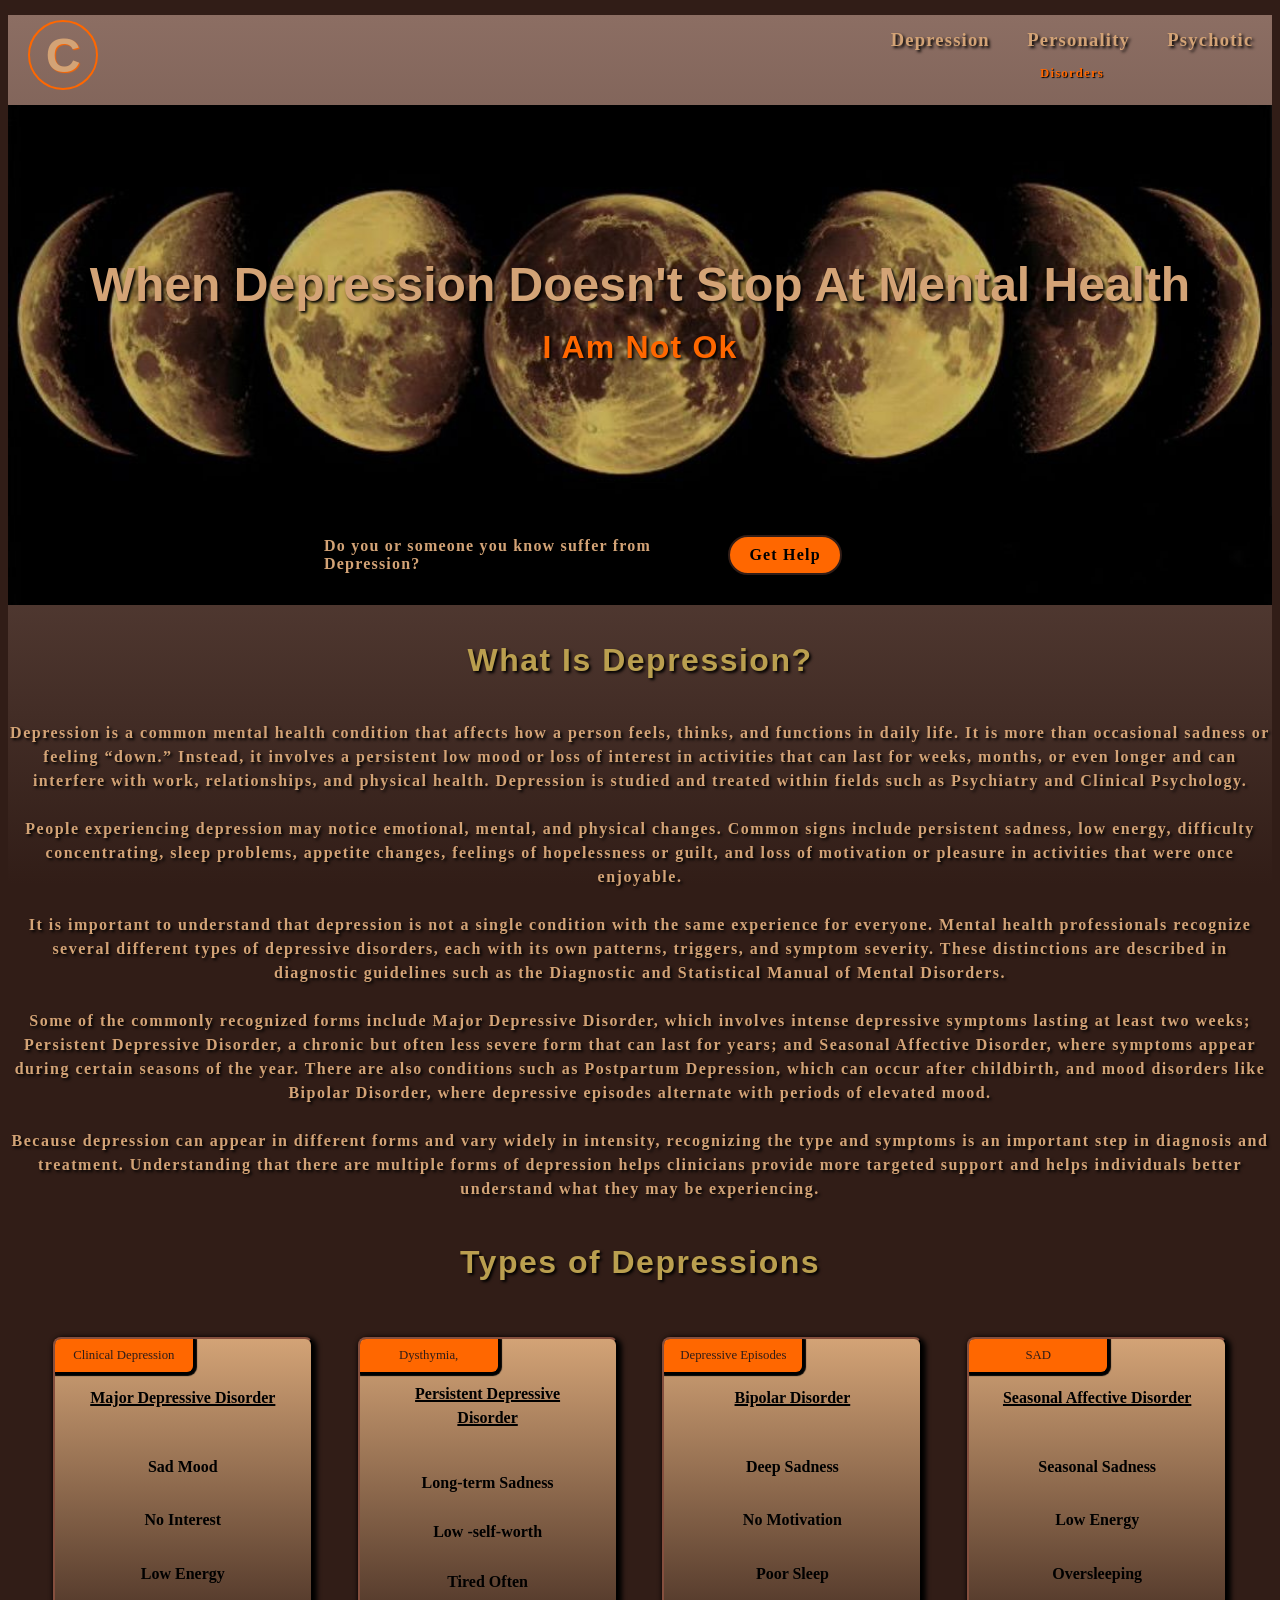
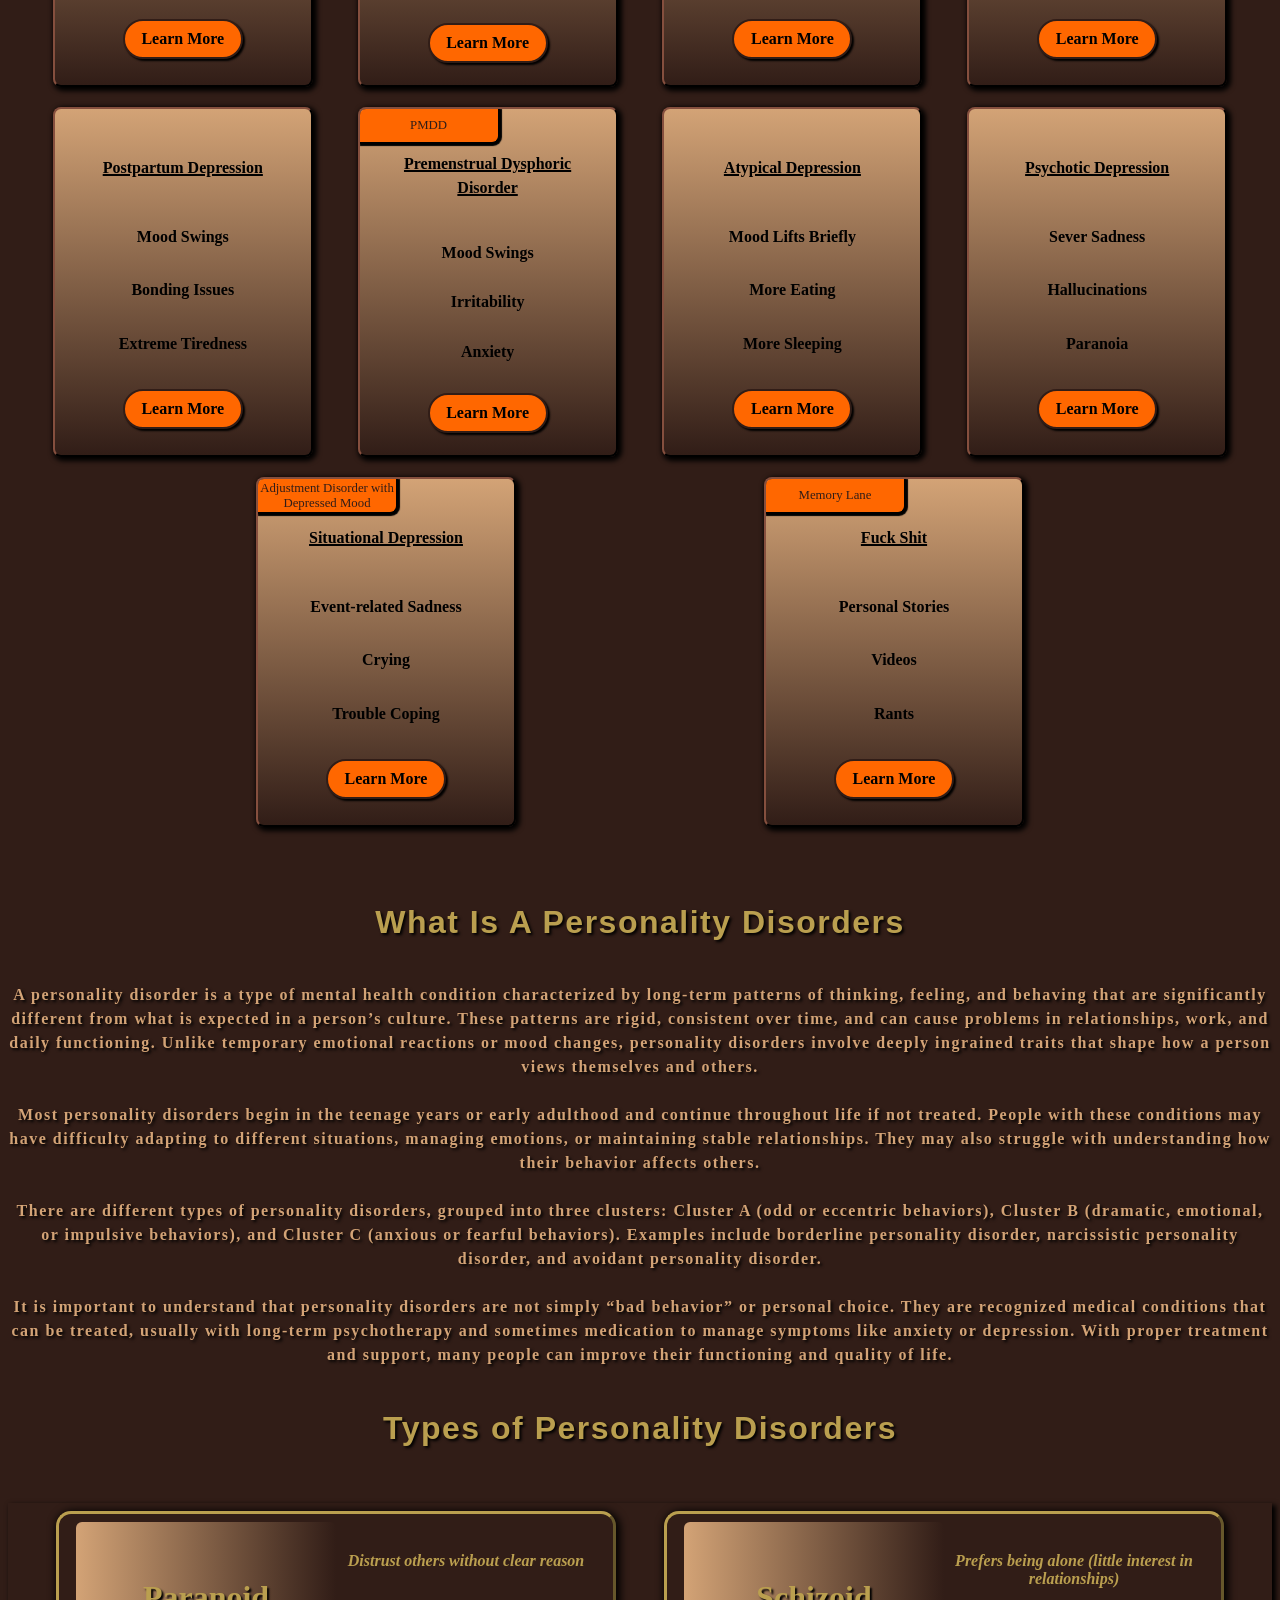
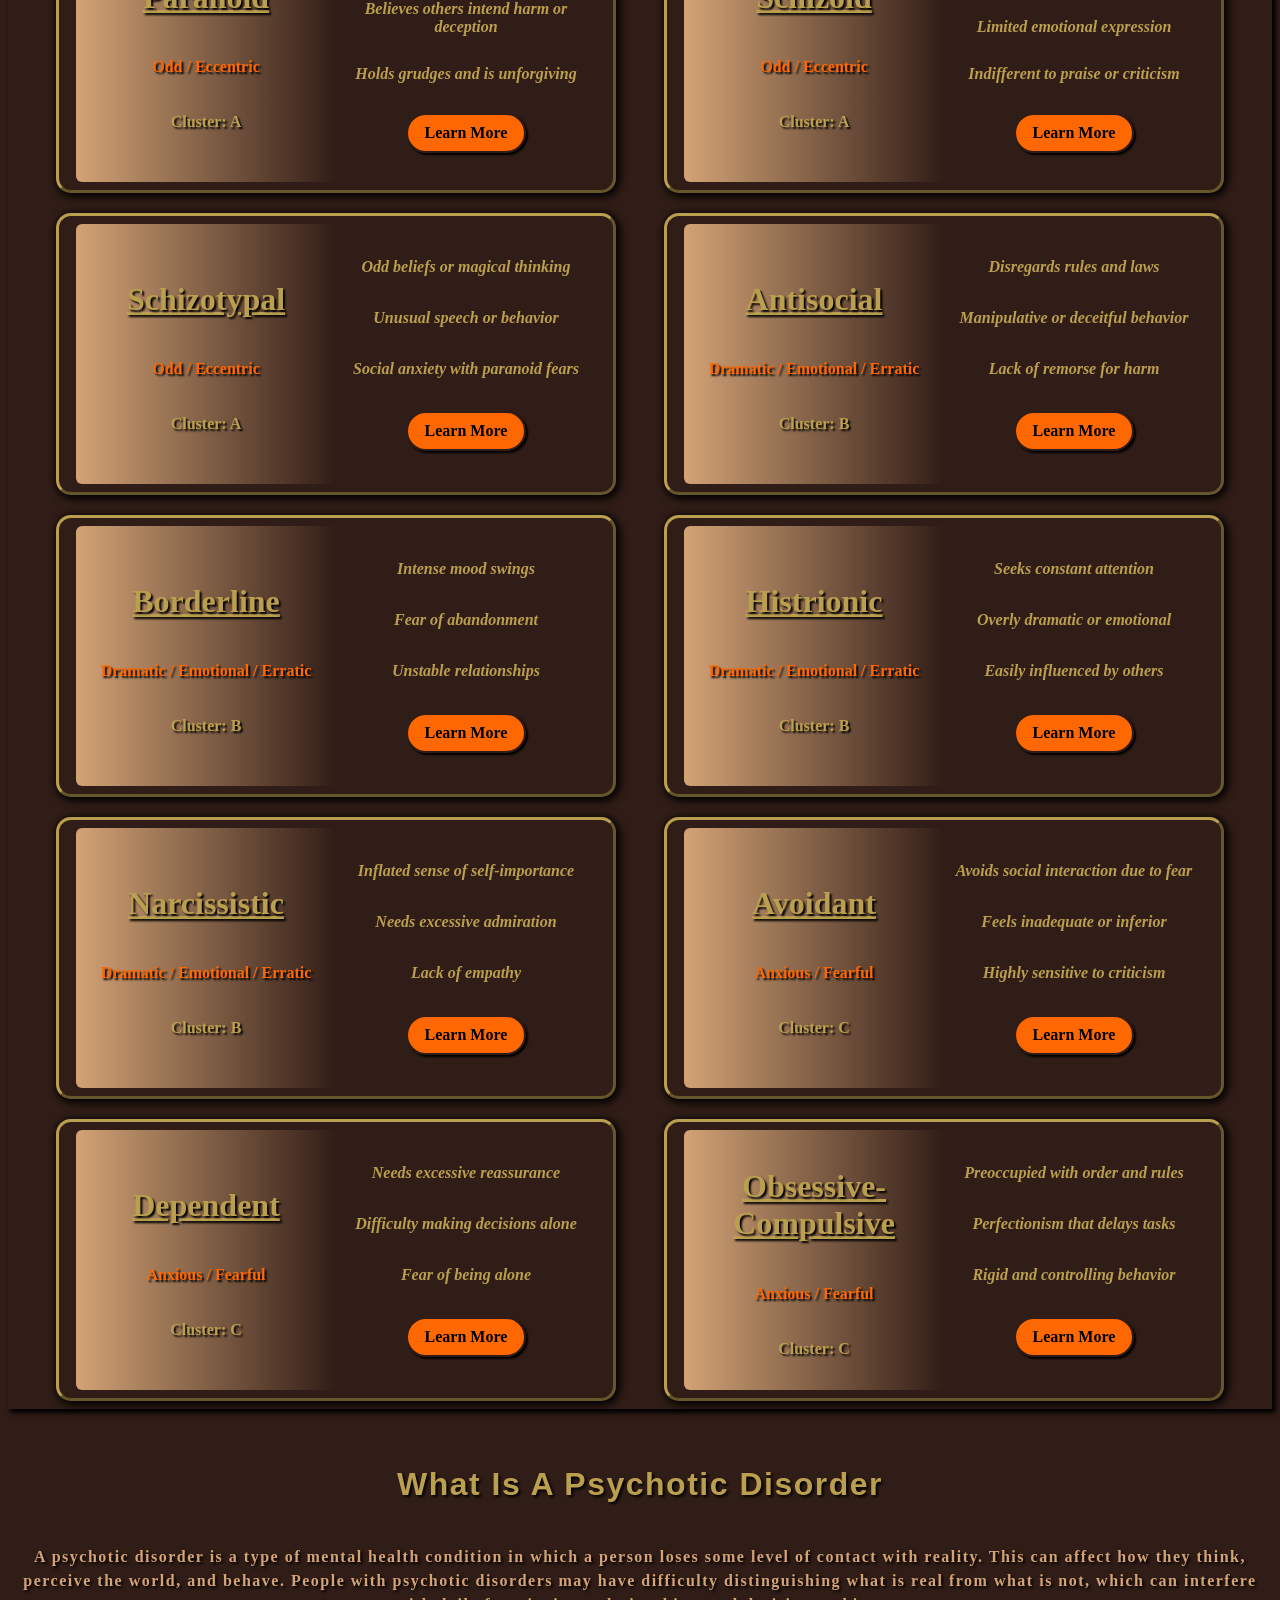
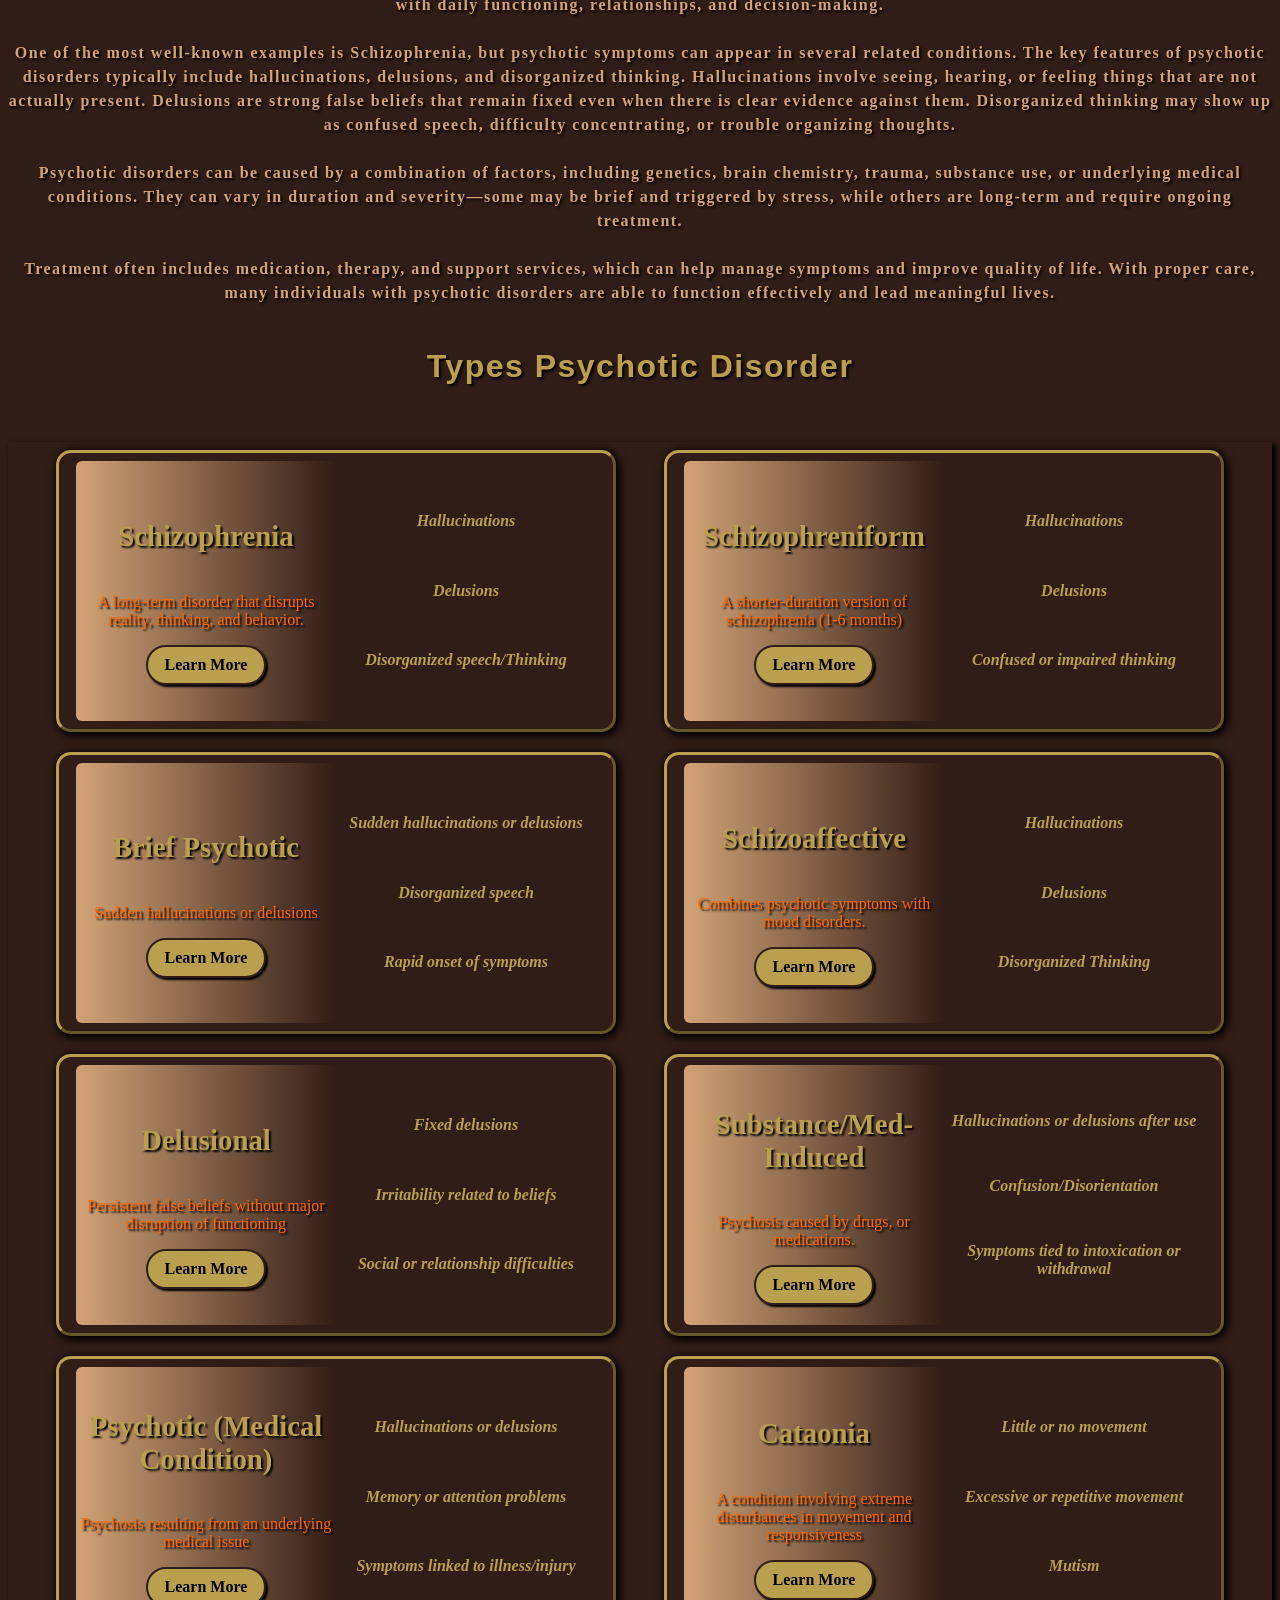
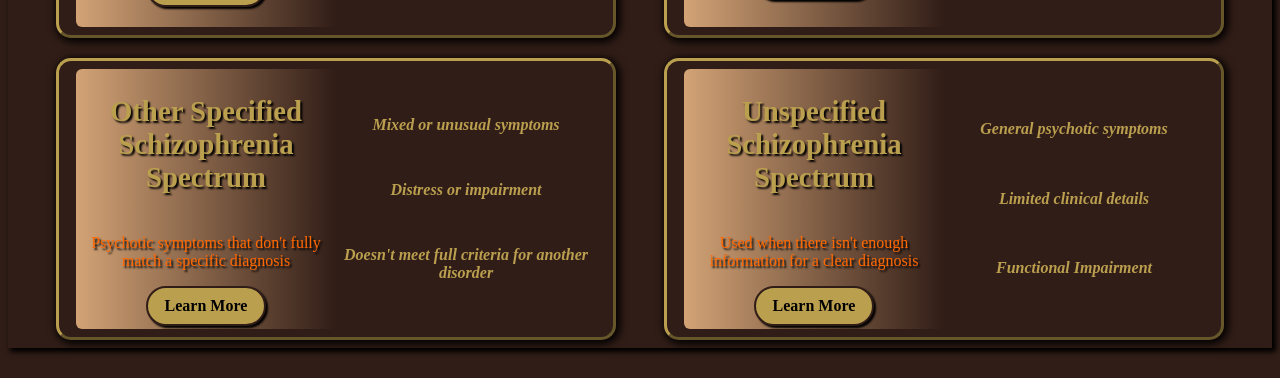
==== commit 85133882: "add mobile menu" ====
--- a/index.html
+++ b/index.html
@@ -3,6 +3,12 @@
 	<head>
 		<meta charset="UTF-8" />
 		<meta name="viewport" content="width=device-width, initial-scale=1.0" />
+		<link
+			rel="stylesheet"
+			href="https://cdnjs.cloudflare.com/ajax/libs/font-awesome/6.5.1/css/all.min.css"
+			integrity="sha512-DTOQO9RWCH3ppGqcWaEA1BIZOC6xxalwEsw9c2QQeAIftl+Vegovlnee1c9QX4TctnWMn13TZye+giMm8e2LwA=="
+			crossorigin="anonymous"
+			referrerpolicy="no-referrer" />
 		<link href="https://fonts.cdnfonts.com/css/kl1monocase" rel="stylesheet" />
 		<link href="https://fonts.cdnfonts.com/css/dynapuff" rel="stylesheet" />
 
@@ -16,10 +22,22 @@
 	<body>
 		<header>
 			<span class="logo-span">C</span>
-			<nav class="main-nav">
-				<a href="#depression-cards-container">Stories</a>
-				<a href="#depression-cards-container">Videos</a>
-				<a href="#depression-cards-container">Notes</a>
+
+			<div class="nav-wrapper container">
+				<nav class="main-nav">
+					<a href="#depression-section">Depression</a>
+					<a href="#personality-section">Personality</a>
+					<a href="#psychotic-section">Psychotic</a>
+				</nav>
+				<p>Disorders</p>
+			</div>
+
+			<!-- **Mobile Menu -->
+			<i id="mobile-menu-toggle" class="fa-solid fa-bars"></i>
+			<nav id="mobile-menu" class="mobile-menu container">
+				<a class="mobile-menu-links" href="#depression-section">Depression</a>
+				<a class="mobile-menu-links" href="#personality-section">Personality</a>
+				<a class="mobile-menu-links" href="#psychotic-section">Psychotic</a>
 			</nav>
 		</header>
 
@@ -35,7 +53,7 @@
 				<a id="go-deep-btn" class="cta-btn go-deep-button" href="#" target="_blank">Go Deep</a>
 			</div>
 		</section>
-		<section class="depression-info-section container">
+		<section id="depression-section" class="depression-info-section container">
 			<h2 class="depression-headers">What Is Depression?</h2>
 			<p class="depression-overview">
 				Depression is a common mental health condition that affects how a person feels, thinks, and
@@ -77,7 +95,7 @@
 			<div id="depression-cards-container" class="container depression-cards-container"></div>
 		</section>
 
-		<section class="personality-disorder-info-section container">
+		<section id="personality-section" class="personality-disorder-info-section container">
 			<h2 class="depression-headers">What Is A Personality Disorders</h2>
 			<p class="depression-overview">
 				A personality disorder is a type of mental health condition characterized by long-term
@@ -113,7 +131,7 @@
 				class="personality-disorder-card-wrapper container"></div>
 		</section>
 
-		<section class="psychotic-disorder-section container">
+		<section id="psychotic-section" class="psychotic-disorder-section container">
 			<h2 class="depression-headers">What Is A Psychotic Disorder</h2>
 			<p class="depression-overview">
 				A psychotic disorder is a type of mental health condition in which a person loses some level
--- a/css/styles.css
+++ b/css/styles.css
@@ -4,6 +4,7 @@
 	display: flex;
 	justify-content: space-between;
 	align-items: center;
+	position: relative;
 }
 
 .logo-span {
@@ -21,20 +22,38 @@
 	font-family: var(--logo-font);
 }
 
+.nav-wrapper {
+	flex-direction: column;
+	height: 80px;
+	width: 400px;
+}
+
 .main-nav {
 	width: 400px;
-	height: 60px;
 	display: flex;
 	justify-content: space-around;
+	height: 60%;
 	align-items: center;
 }
 
 .main-nav a {
 	color: var(--font-color);
-	font-size: 1.2rem;
+	font-size: 1.16rem;
 	font-weight: 600;
 	text-shadow: var(--text-shadow);
 	letter-spacing: 1.2px;
+}
+
+.nav-wrapper > p {
+	color: var(--accent-bright);
+	font-size: 0.8rem;
+	height: fit-content;
+	width: 100%;
+	text-align: center;
+	font-weight: 600;
+	letter-spacing: 1.2px;
+	margin-top: 2px;
+	text-shadow: 1px 1px 1px var(--black);
 }
 
 .main-nav a:hover,
@@ -47,6 +66,63 @@
 	color: var(--project-color-dark);
 	cursor: pointer;
 	transform: scale(1.1);
+}
+
+.fa-bars {
+	color: var(--accent-bright);
+	position: absolute;
+	right: 14px;
+	top: 12px;
+	font-size: 1.3rem;
+	text-shadow: 1px 2px 2px var(--black);
+	z-index: 4;
+	cursor: pointer;
+	display: none;
+}
+
+.mobile-menu {
+	height: 0px;
+	position: absolute;
+}
+
+.mobile-menu > a {
+	display: none;
+	place-content: center;
+}
+
+.mobile-menu-active {
+	width: 200px;
+	height: 220px;
+	position: absolute;
+	right: 5px;
+	top: 5px;
+	z-index: 3;
+	background: linear-gradient(
+		var(--project-color-main),
+		var(--project-color-main),
+		var(--project-color-main),
+		var(--project-color-main),
+		var(--project-color-dark)
+	);
+	flex-direction: column;
+	justify-content: space-evenly;
+	transition: height ease-in 0.3s;
+	box-shadow: 2px 2px 2px 2px var(--project-color-dark);
+}
+
+.mobile-menu-active a {
+	color: var(--accent-bright);
+	font-weight: 600;
+	letter-spacing: 1.2px;
+	width: 100%;
+	text-align: center;
+	font-size: 1.2rem;
+}
+
+.mobile-menu-active > a:hover {
+	background: linear-gradient(var(--project-color-light), var(--accent));
+	transition: all ease-in 0.1s;
+	color: var(--project-color-dark);
 }
 
 /* ++Hero Section */
@@ -235,7 +311,8 @@
 	row-gap: 20px;
 	width: 100%;
 	flex-wrap: wrap;
-	outline: var(--olO);
+	box-shadow: 3px 3px 5px 0.8px var(--black);
+	padding: 8px 0;
 }
 
 .personality-card,
--- a/css/responsive.css
+++ b/css/responsive.css
@@ -1,14 +1,27 @@
 /* !!820(iPad) */
 
-@media (min-width: 469px) and (max-width: 820px) {
+@media screen and (min-width: 469px) and (max-width: 820px) {
 	.get-help-container {
 		outline: var(--ol);
 		width: 90%;
 	}
 }
 
+/* ++500px */
+
+@media screen and (max-width: 500px) {
+	/* Mobile Menu */
+	.nav-wrapper {
+		display: none;
+	}
+
+	.fa-bars {
+		display: block;
+	}
+}
+
 /* ++467 */
-@media (max-width: 468px) {
+@media screen and (max-width: 468px) {
 	.get-help-container {
 		outline: var(--ol);
 		flex-wrap: wrap;
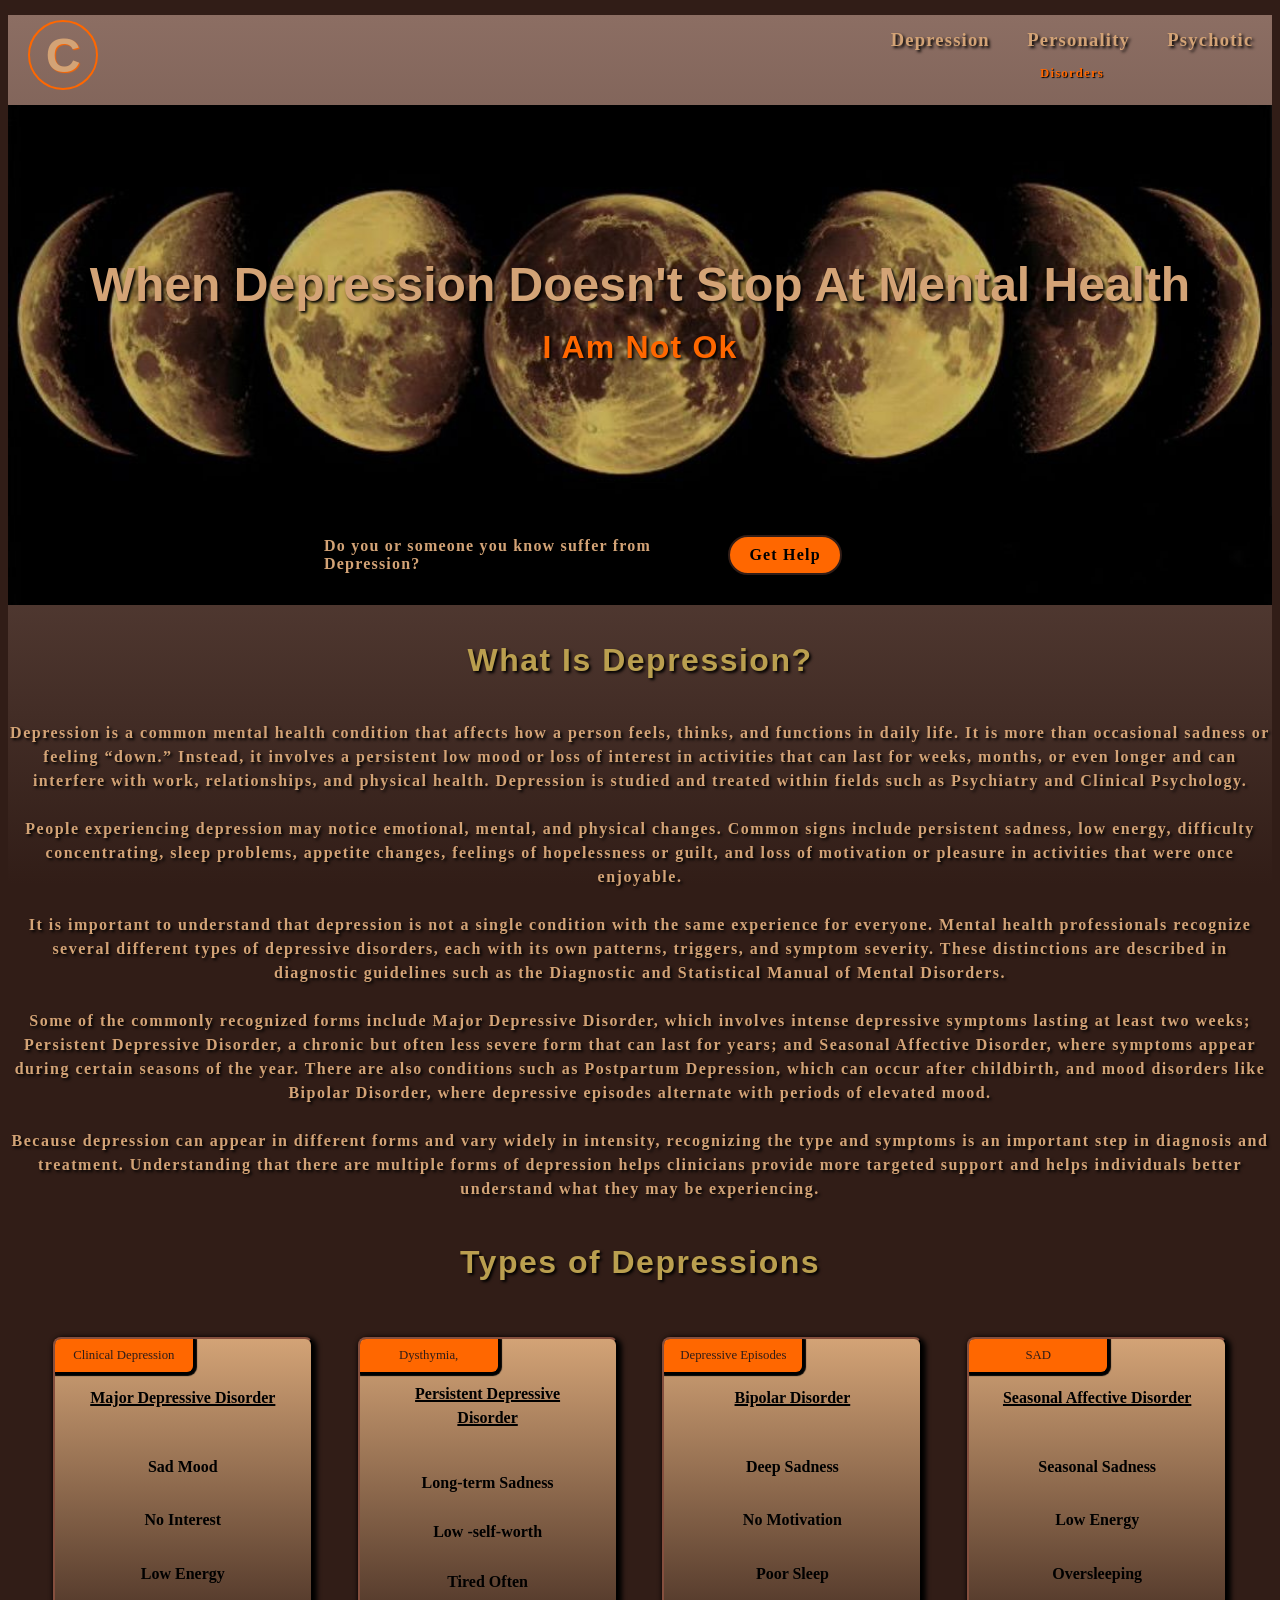
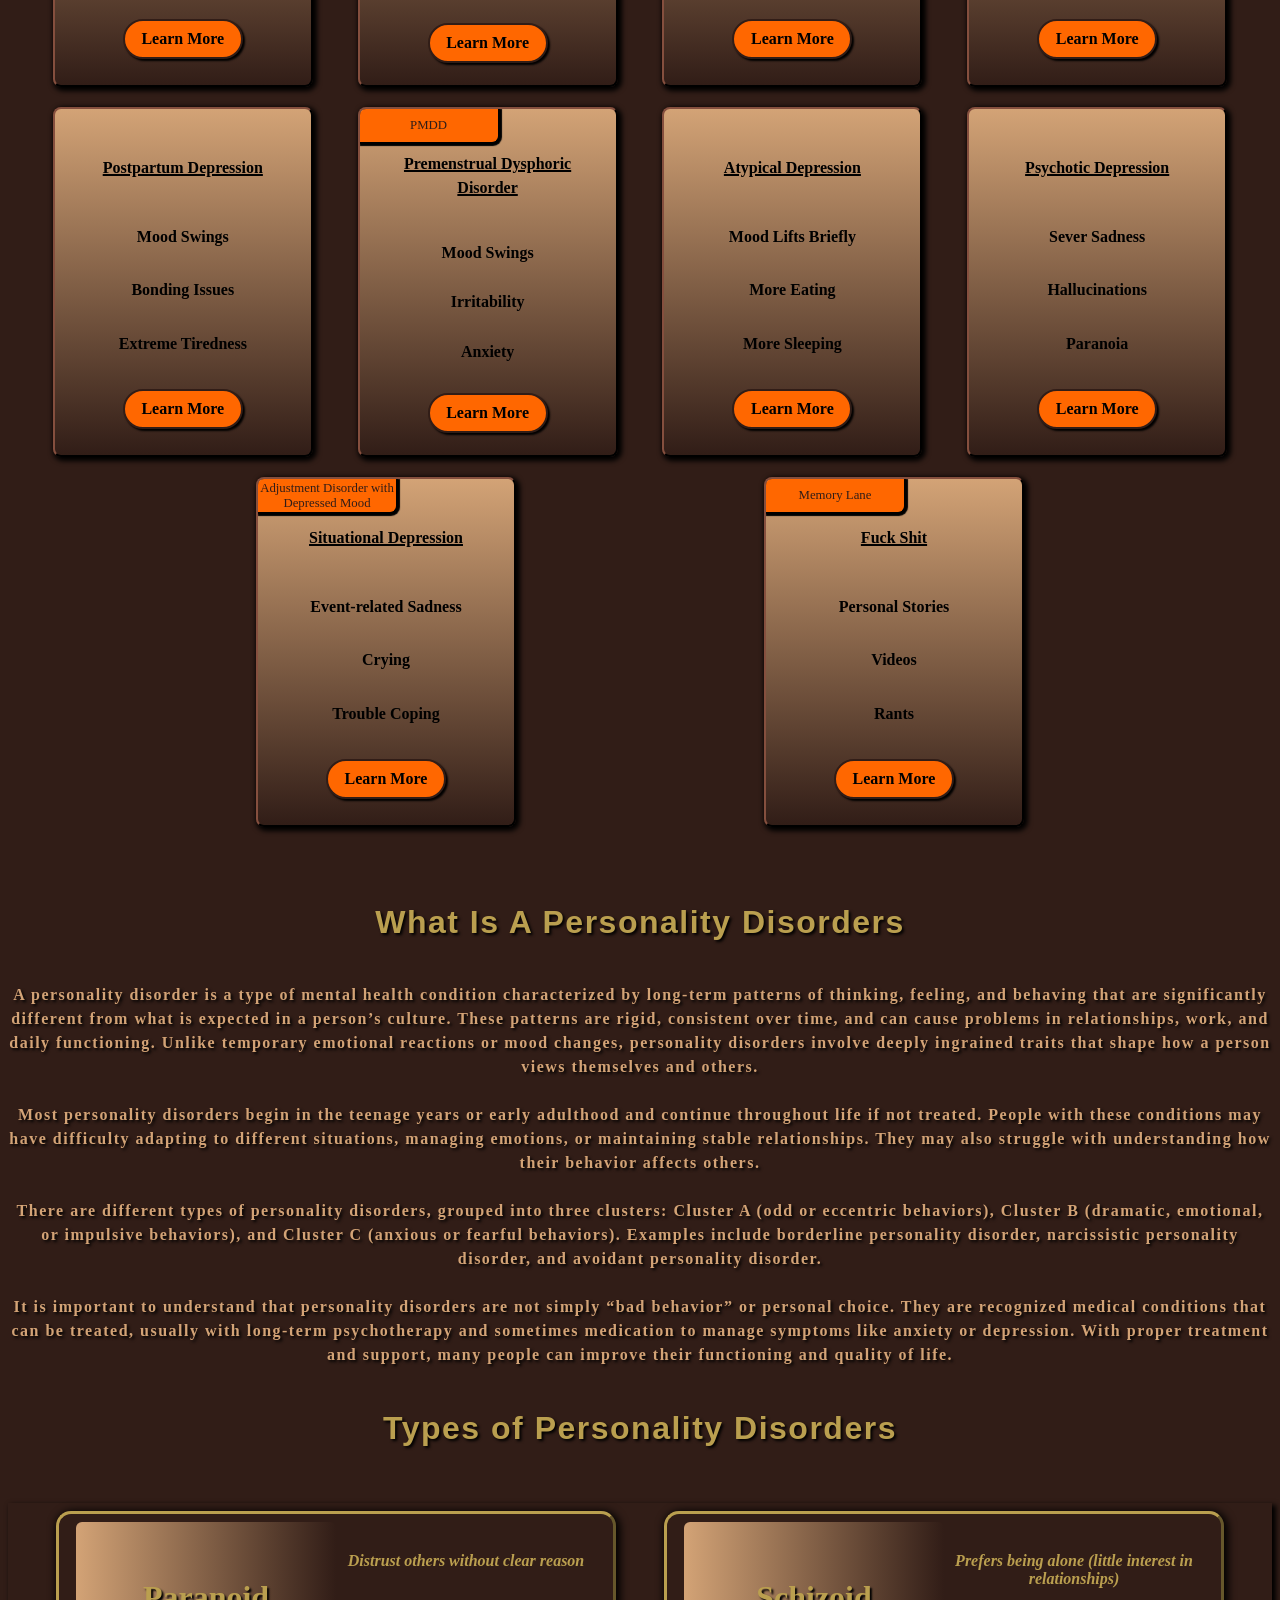
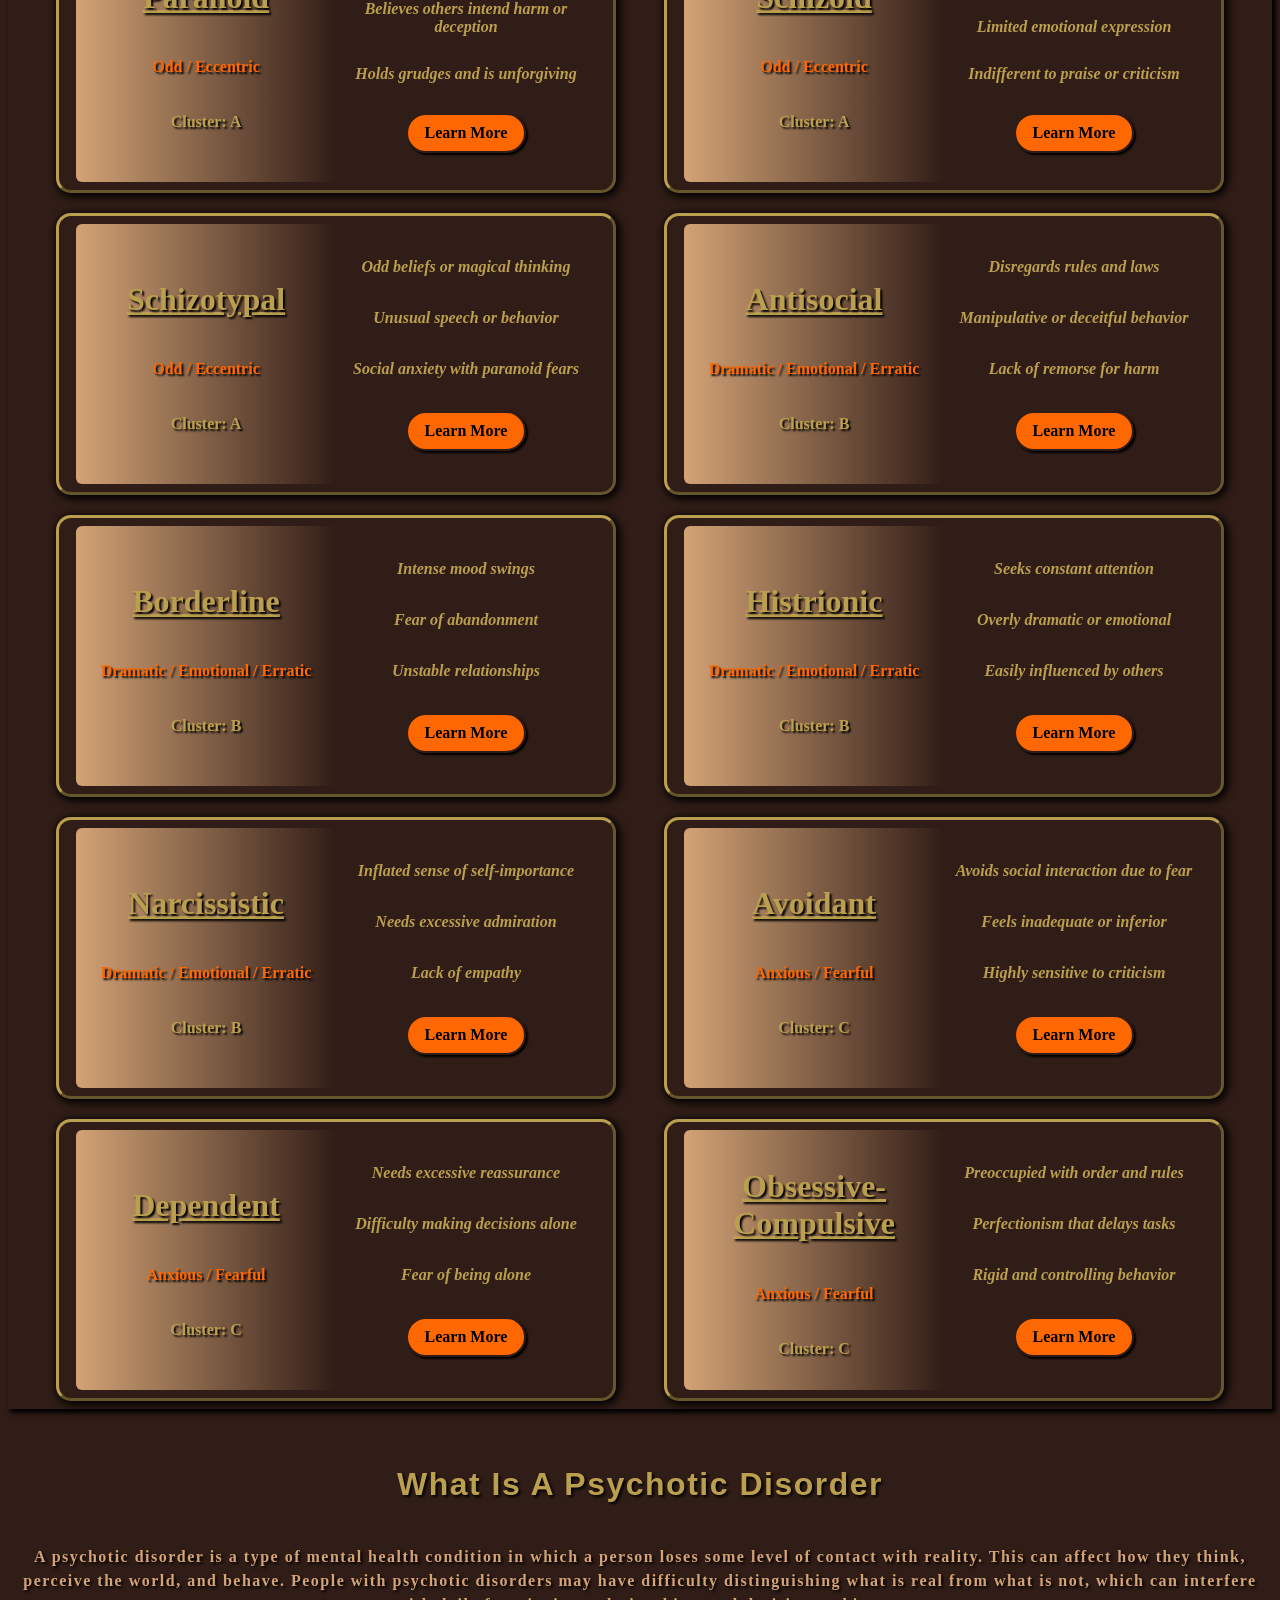
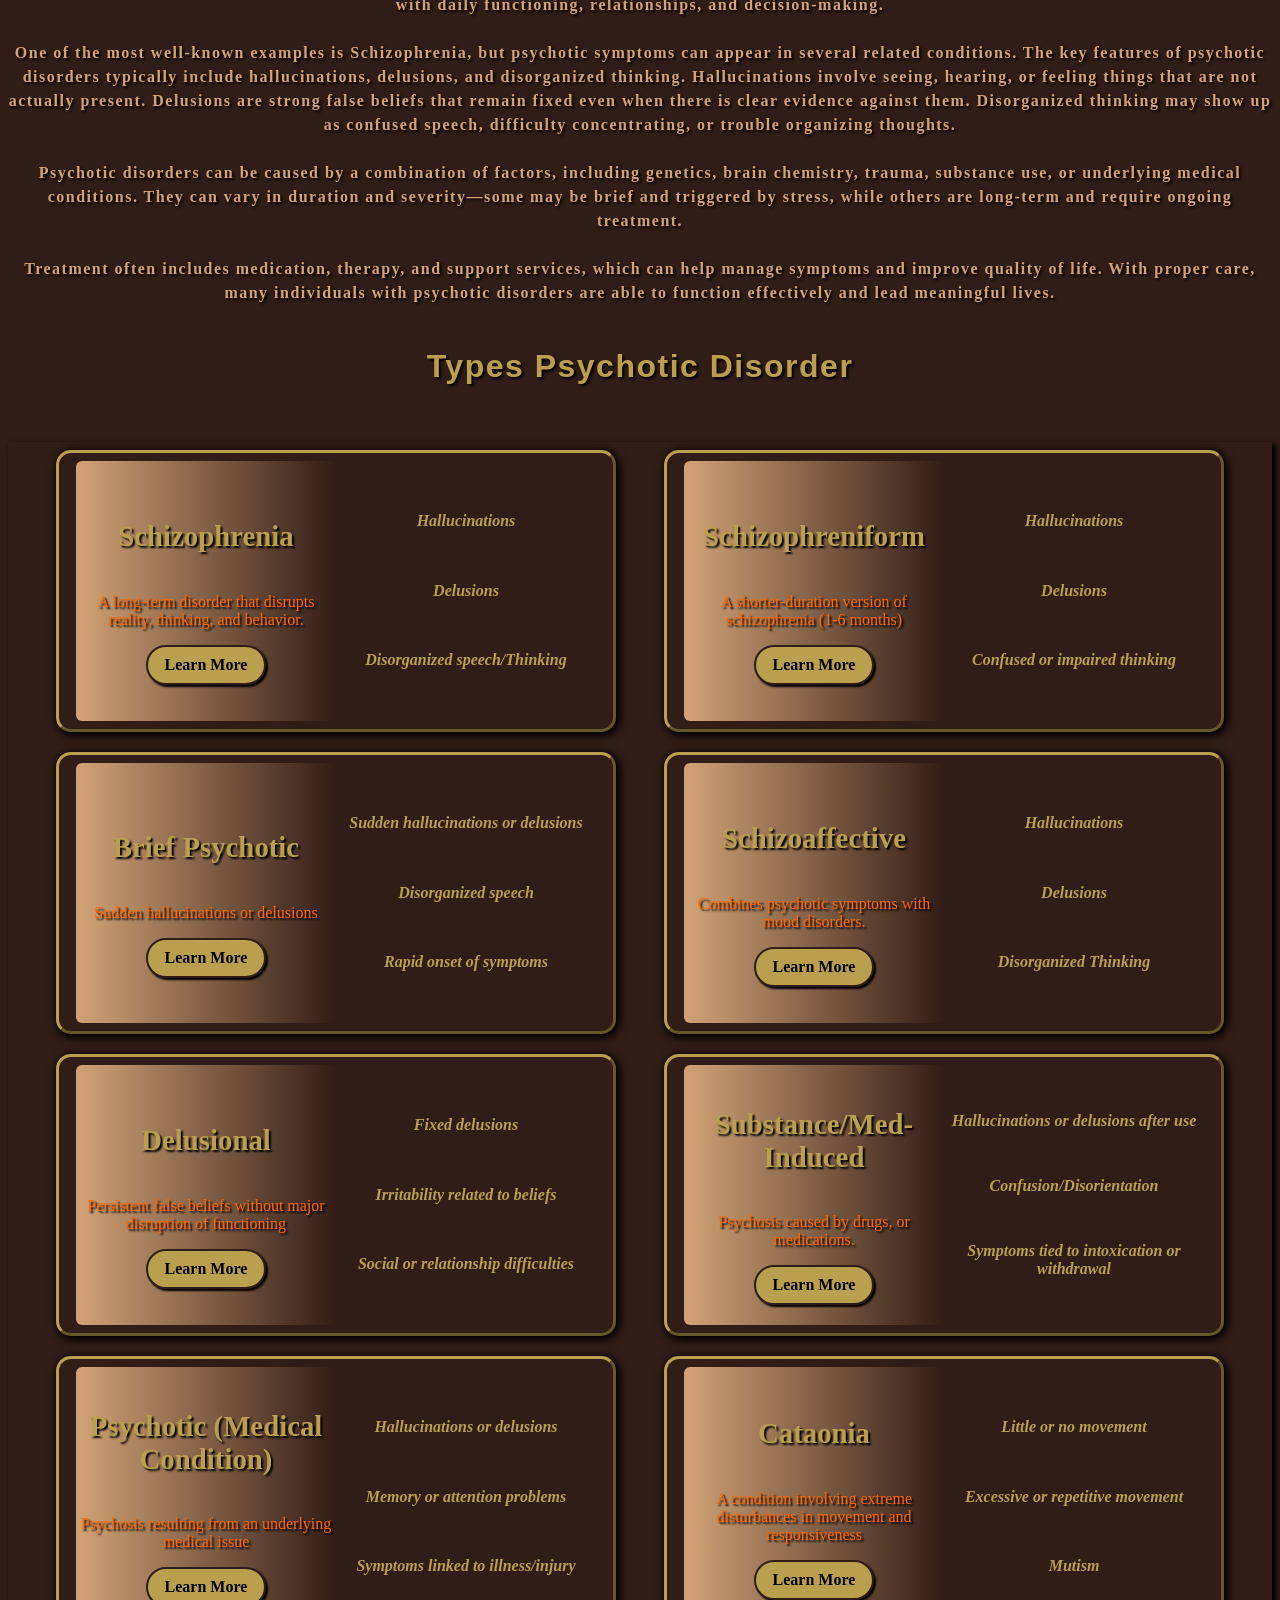
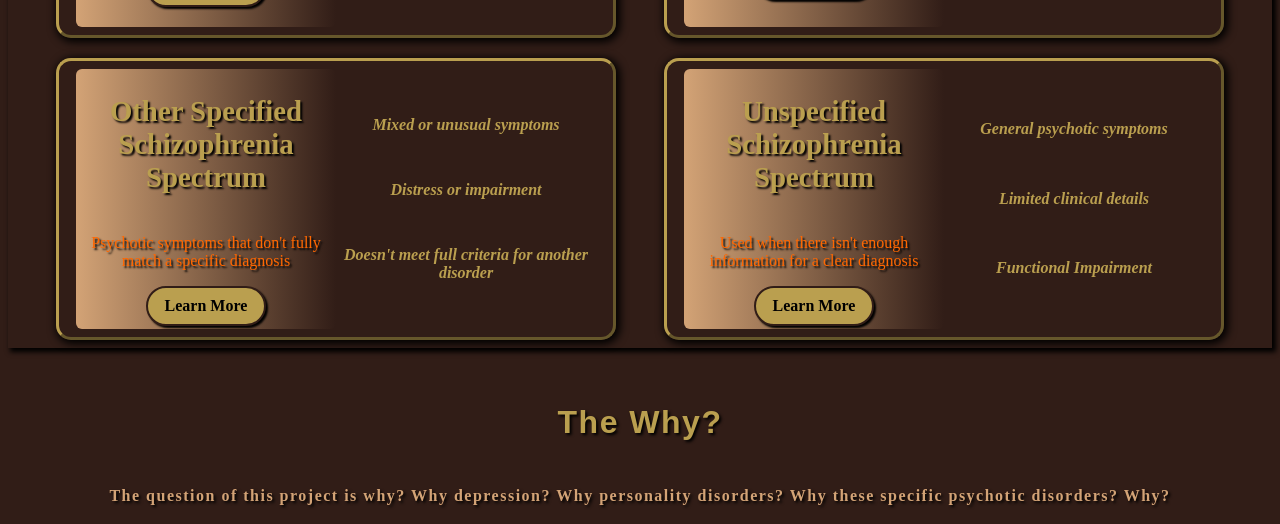
==== commit 84b260d7: "update" ====
--- a/index.html
+++ b/index.html
@@ -50,7 +50,7 @@
 			<div class="get-help-container container">
 				<p>Do you or someone you know suffer from Depression?</p>
 				<a class="cta-btn" href="https://www.nami.org/" target="_blank">Get Help</a>
-				<a id="go-deep-btn" class="cta-btn go-deep-button" href="#" target="_blank">Go Deep</a>
+				<a id="go-deep-btn" class="cta-btn go-deep-button" href="#fuck-shit">Go Deep</a>
 			</div>
 		</section>
 		<section id="depression-section" class="depression-info-section container">
@@ -162,20 +162,18 @@
 
 			<h2 class="depression-headers">Types Psychotic Disorder</h2>
 
-			<div id="psychotic-disorder-card-wrapper" class="psychotic-disorder-card-wrapper container">
-				<!-- <div class="psychotic-card container">
-					<div class="psychotic-info-container container">
-						<h2 class="psychotic-name"></h2>
-						<p class="psychotic-caption"></p>
-						<a class="cta-btn" href="#">Learn More</a>
-					</div>
-					<div class="psychotic-signs-container container">
-						<li>Symptoms tied to intoxication or withdrawal'</li>
-						<li>Symptoms tied to intoxication or withdrawal'</li>
-						<li>Symptoms tied to intoxication or withdrawal'</li>
-					</div>
-				</div> -->
-			</div>
+			<div
+				id="psychotic-disorder-card-wrapper"
+				class="psychotic-disorder-card-wrapper container"></div>
+		</section>
+
+		<section class="why-ssection container">
+			<h2 class="depression-headers">The Why?</h2>
+
+			<p class="depression-overview">
+				The question of this project is why? Why depression? Why personality disorders? Why these
+				specific psychotic disorders? Why?
+			</p>
 		</section>
 	</body>
 </html>
--- a/css/defaults.css
+++ b/css/defaults.css
@@ -82,3 +82,7 @@
 	border: 2px solid var(--project-color-dark);
 	box-shadow: 2px 2px 2px var(--black);
 }
+
+section {
+	flex-direction: column;
+}
--- a/css/styles.css
+++ b/css/styles.css
@@ -239,11 +239,11 @@
 	box-shadow: 2px 2px 5px 2px var(--black);
 }
 
-.subTittle-span {
+.subtitle-span {
 	width: 140px;
 	position: absolute;
+	top: 0;
 	left: 0;
-	top: 0;
 	height: 35px;
 	border-bottom-right-radius: 8px;
 	border-bottom: 2px outset var(--black);
@@ -298,11 +298,6 @@
 
 /* **Personality Disorder */
 
-.personality-disorder-info-section,
-.psychotic-disorder-section {
-	flex-direction: column;
-}
-
 .personality-disorder-card-wrapper,
 .psychotic-disorder-card-wrapper {
 	margin: 30px;
--- a/css/responsive.css
+++ b/css/responsive.css
@@ -1,8 +1,12 @@
+@media screen and (max-width: 1024px) {
+	.get-help-container {
+		width: 90%;
+	}
+}
+
 /* !!820(iPad) */
-
 @media screen and (min-width: 469px) and (max-width: 820px) {
 	.get-help-container {
-		outline: var(--ol);
 		width: 90%;
 	}
 }
@@ -18,14 +22,39 @@
 	.fa-bars {
 		display: block;
 	}
+
+	.hero-header-container {
+		height: 220px;
+	}
+
+	.hero-section-h1 {
+		font-size: 2rem;
+	}
+
+	.hero-section-h2 {
+		font-size: 1.7rem;
+	}
+
+	.get-help-container {
+		flex-direction: column;
+		flex-wrap: wrap;
+		height: auto;
+		text-align: center;
+	}
+
+	.depression-headers {
+		text-align: center;
+		font-size: 1.5rem;
+	}
+
+	.depression-overview {
+		text-align: justify;
+	}
 }
 
 /* ++467 */
 @media screen and (max-width: 468px) {
 	.get-help-container {
-		outline: var(--ol);
-		flex-wrap: wrap;
-		height: auto;
-		text-align: center;
+		height: 180px;
 	}
 }
